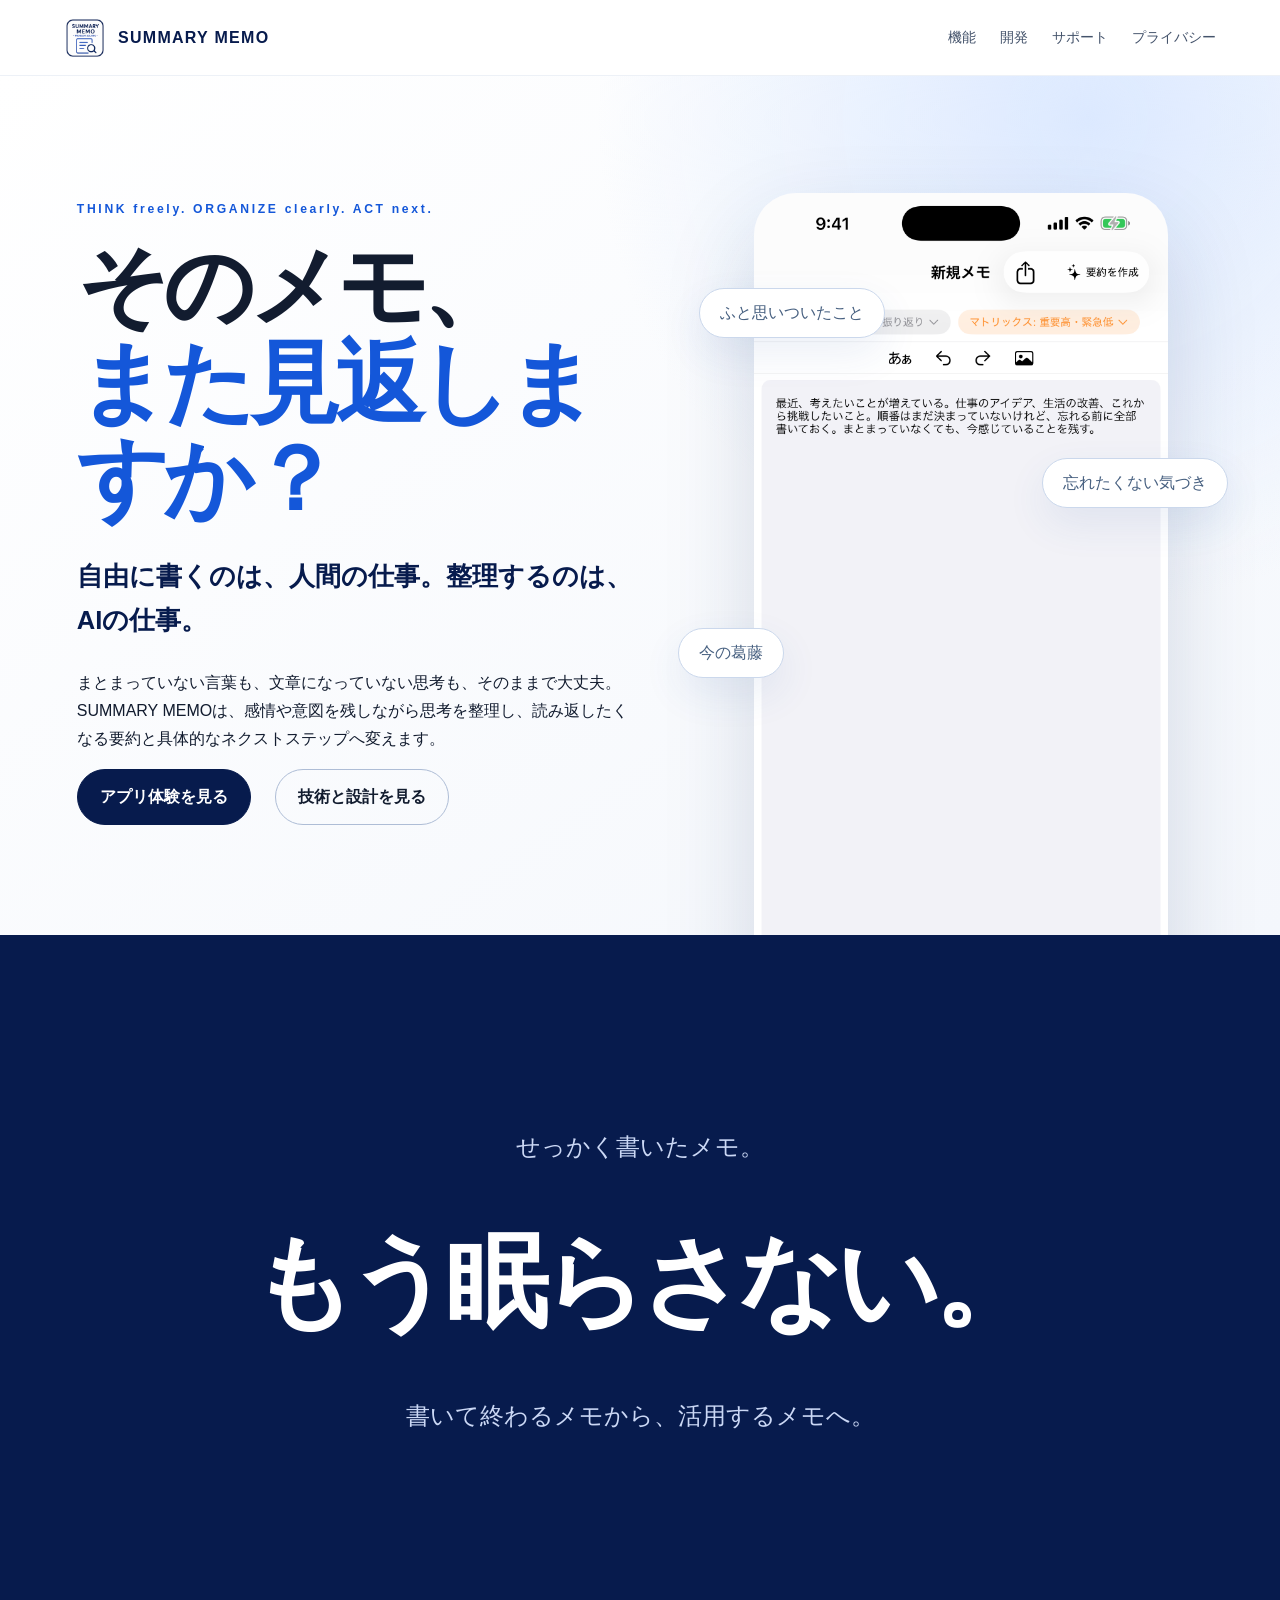
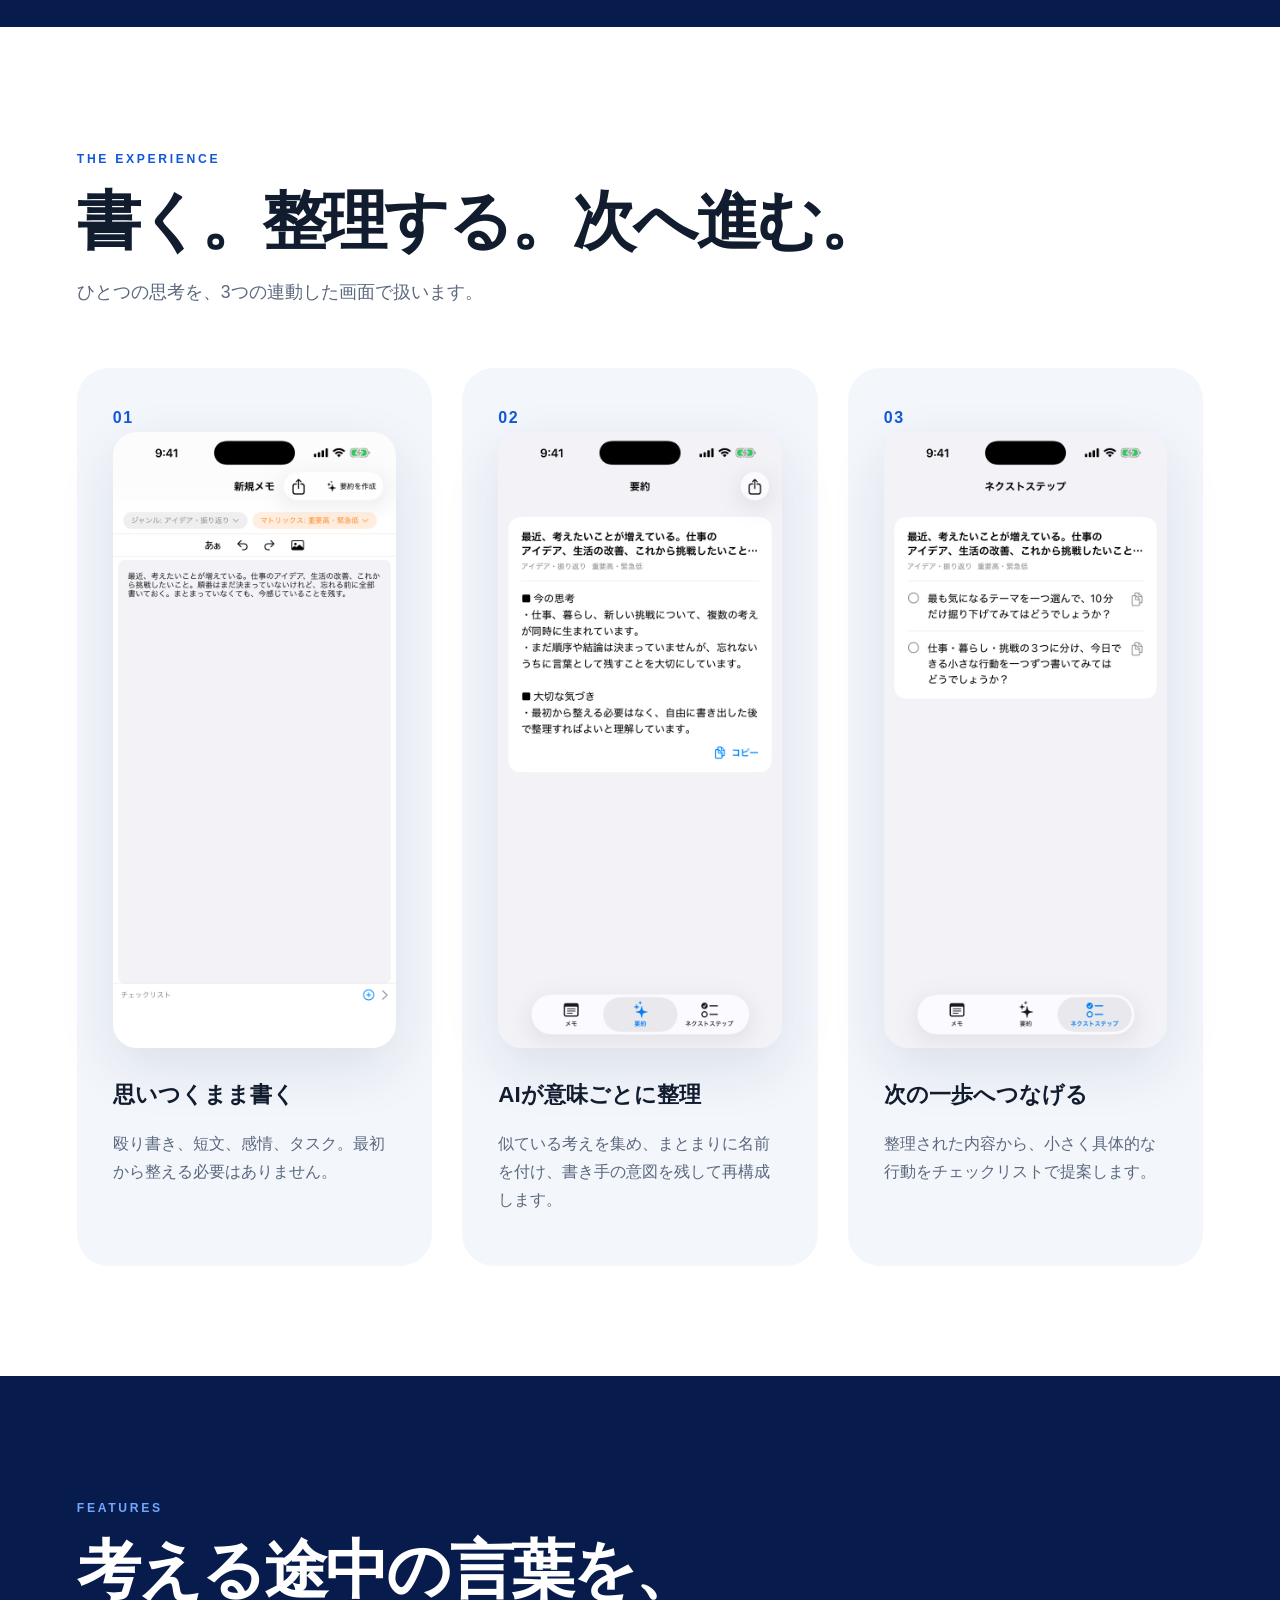
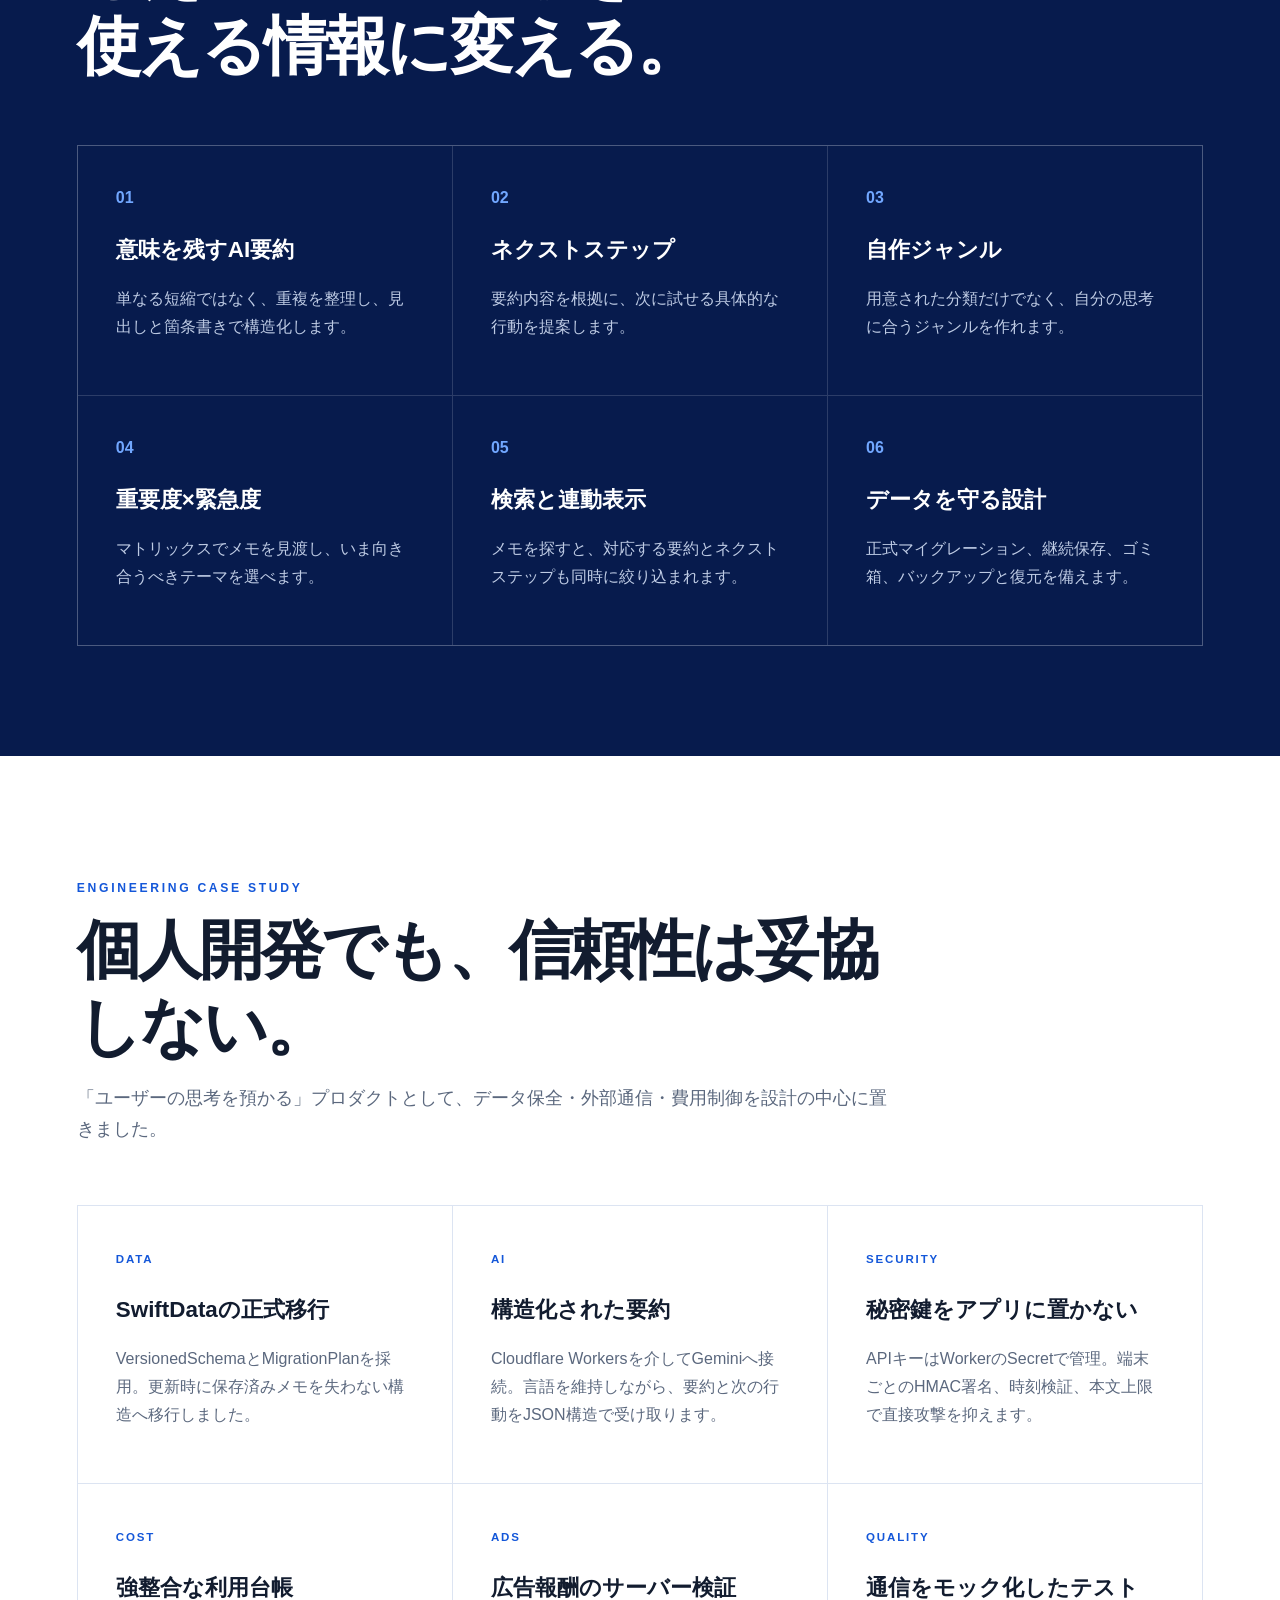
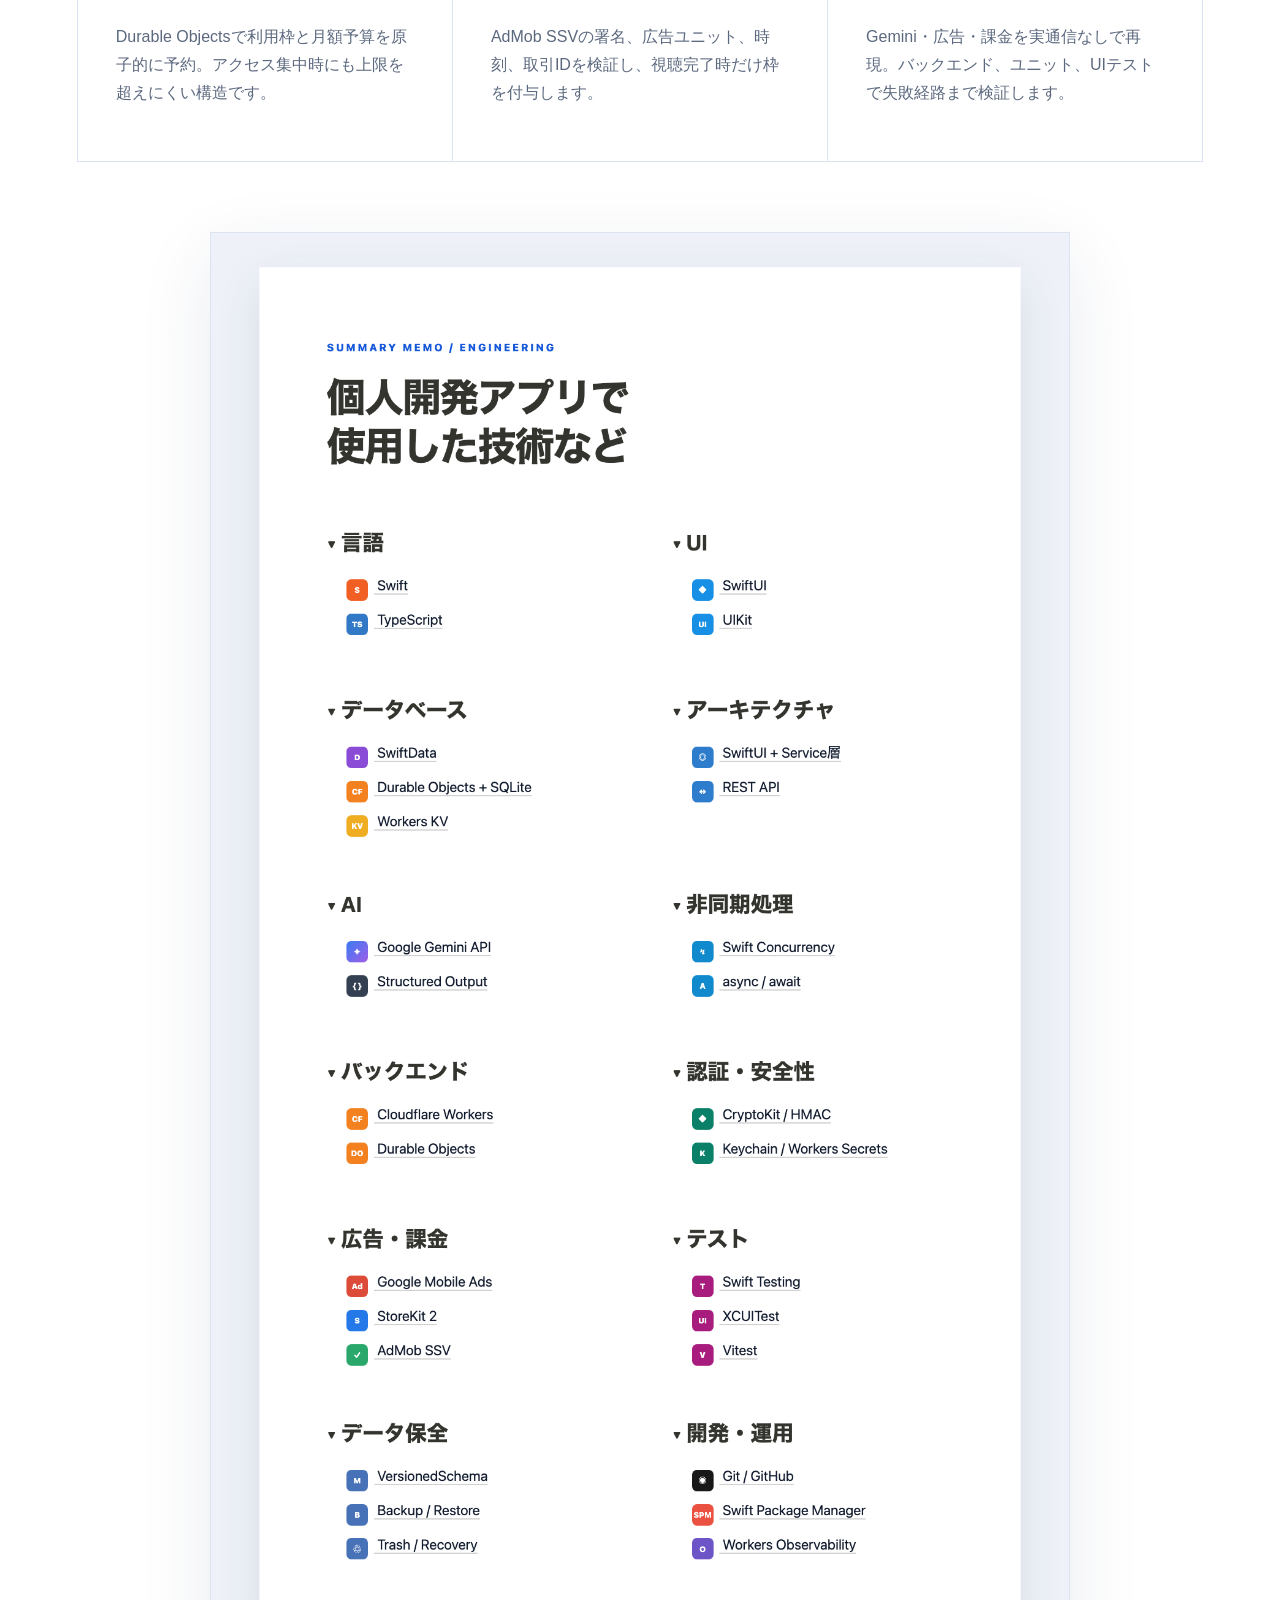
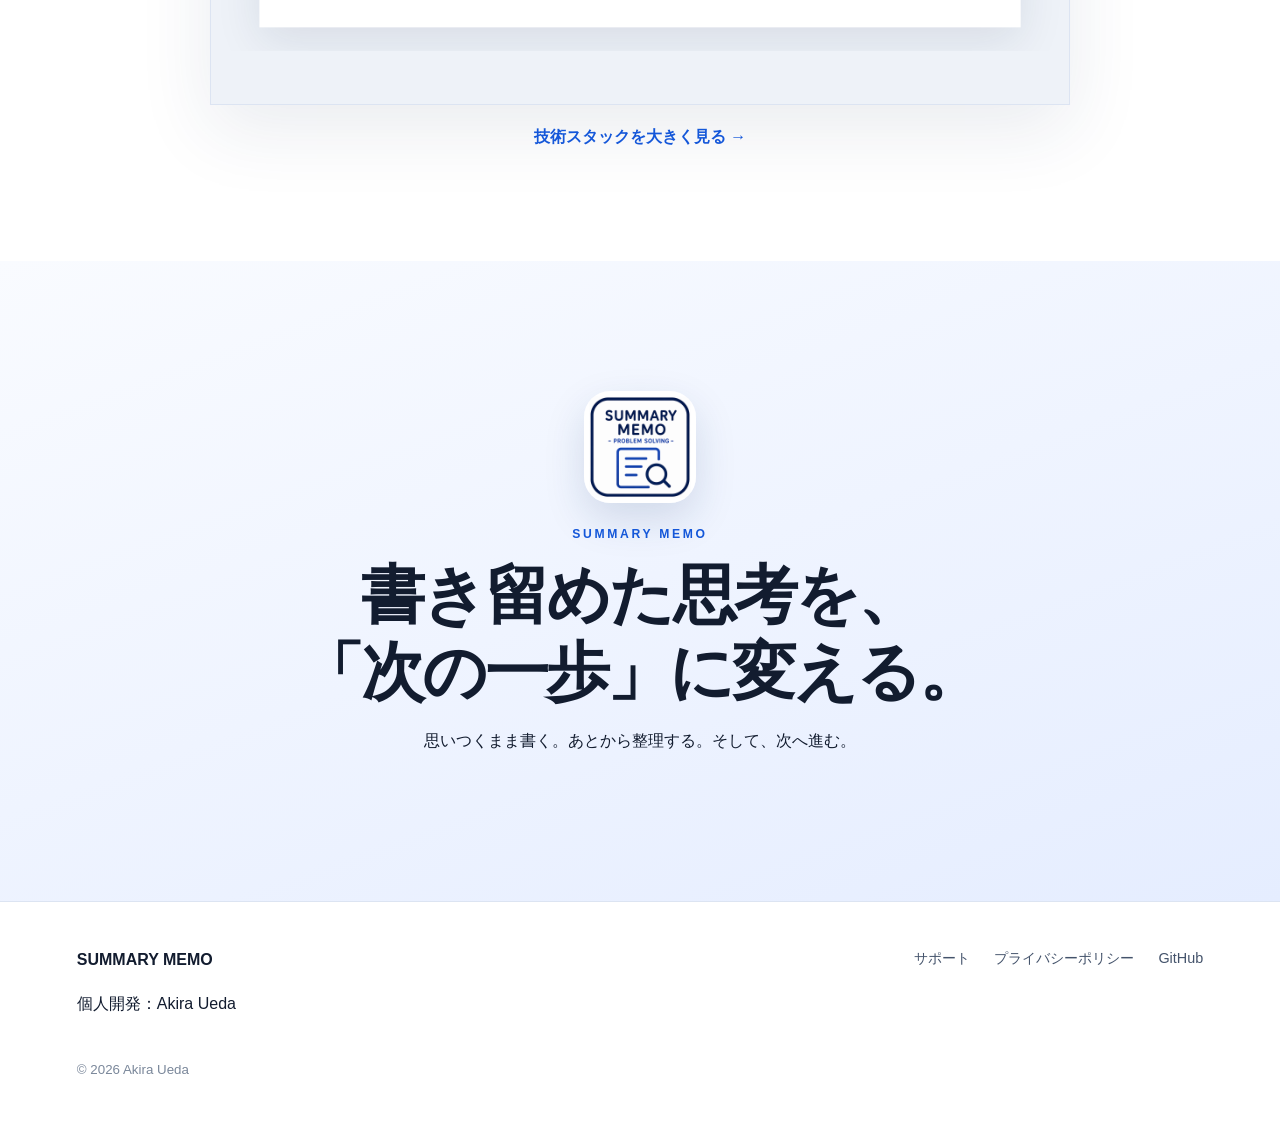
==== index.html @ 1136efee "Publish SUMMARY MEMO product site" ====
<!doctype html>
<html lang="ja">
<head>
  <meta charset="utf-8">
  <meta name="viewport" content="width=device-width,initial-scale=1">
  <meta name="description" content="SUMMARY MEMO — 書き留めた思考を、AIで整理し、次の一歩へつなげるメモアプリ。">
  <title>SUMMARY MEMO — 書いて終わるメモから、活用するメモへ。</title>
  <link rel="stylesheet" href="style.css">
</head>
<body>
  <header class="site-header">
    <a class="brand" href="#top"><img src="assets/app-icon.png" alt="" width="42" height="42"><span>SUMMARY MEMO</span></a>
    <nav aria-label="メインナビゲーション"><a href="#features">機能</a><a href="#engineering">開発</a><a href="support.html">サポート</a><a href="privacy.html">プライバシー</a></nav>
  </header>

  <main id="top">
    <section class="hero">
      <div class="hero-copy">
        <p class="eyebrow">THINK freely. ORGANIZE clearly. ACT next.</p>
        <h1>そのメモ、<br><span>また見返しますか？</span></h1>
        <p class="lead">自由に書くのは、人間の仕事。整理するのは、AIの仕事。</p>
        <p>まとまっていない言葉も、文章になっていない思考も、そのままで大丈夫。SUMMARY MEMOは、感情や意図を残しながら思考を整理し、読み返したくなる要約と具体的なネクストステップへ変えます。</p>
        <div class="hero-actions"><a class="button primary" href="#experience">アプリ体験を見る</a><a class="button" href="#engineering">技術と設計を見る</a></div>
      </div>
      <div class="hero-visual">
        <div class="thought t1">ふと思いついたこと</div><div class="thought t2">忘れたくない気づき</div><div class="thought t3">今の葛藤</div>
        <img class="phone" src="assets/screen-editor.png" alt="SUMMARY MEMOのメモ作成画面">
      </div>
    </section>

    <section class="statement">
      <p>せっかく書いたメモ。</p>
      <h2>もう眠らさない。</h2>
      <p>書いて終わるメモから、活用するメモへ。</p>
    </section>

    <section id="experience" class="experience section">
      <div class="section-heading"><p class="eyebrow">THE EXPERIENCE</p><h2>書く。整理する。次へ進む。</h2><p>ひとつの思考を、3つの連動した画面で扱います。</p></div>
      <div class="steps">
        <article><span class="number">01</span><img src="assets/screen-editor.png" alt="メモ画面"><h3>思いつくまま書く</h3><p>殴り書き、短文、感情、タスク。最初から整える必要はありません。</p></article>
        <article><span class="number">02</span><img src="assets/screen-summary.png" alt="要約画面"><h3>AIが意味ごとに整理</h3><p>似ている考えを集め、まとまりに名前を付け、書き手の意図を残して再構成します。</p></article>
        <article><span class="number">03</span><img src="assets/screen-next.png" alt="ネクストステップ画面"><h3>次の一歩へつなげる</h3><p>整理された内容から、小さく具体的な行動をチェックリストで提案します。</p></article>
      </div>
    </section>

    <section id="features" class="features section dark">
      <div class="section-heading"><p class="eyebrow">FEATURES</p><h2>考える途中の言葉を、<br>使える情報に変える。</h2></div>
      <div class="feature-grid">
        <article><b>01</b><h3>意味を残すAI要約</h3><p>単なる短縮ではなく、重複を整理し、見出しと箇条書きで構造化します。</p></article>
        <article><b>02</b><h3>ネクストステップ</h3><p>要約内容を根拠に、次に試せる具体的な行動を提案します。</p></article>
        <article><b>03</b><h3>自作ジャンル</h3><p>用意された分類だけでなく、自分の思考に合うジャンルを作れます。</p></article>
        <article><b>04</b><h3>重要度×緊急度</h3><p>マトリックスでメモを見渡し、いま向き合うべきテーマを選べます。</p></article>
        <article><b>05</b><h3>検索と連動表示</h3><p>メモを探すと、対応する要約とネクストステップも同時に絞り込まれます。</p></article>
        <article><b>06</b><h3>データを守る設計</h3><p>正式マイグレーション、継続保存、ゴミ箱、バックアップと復元を備えます。</p></article>
      </div>
    </section>

    <section id="engineering" class="engineering section">
      <div class="section-heading"><p class="eyebrow">ENGINEERING CASE STUDY</p><h2>個人開発でも、信頼性は妥協しない。</h2><p>「ユーザーの思考を預かる」プロダクトとして、データ保全・外部通信・費用制御を設計の中心に置きました。</p></div>
      <div class="case-grid">
        <article><span>DATA</span><h3>SwiftDataの正式移行</h3><p>VersionedSchemaとMigrationPlanを採用。更新時に保存済みメモを失わない構造へ移行しました。</p></article>
        <article><span>AI</span><h3>構造化された要約</h3><p>Cloudflare Workersを介してGeminiへ接続。言語を維持しながら、要約と次の行動をJSON構造で受け取ります。</p></article>
        <article><span>SECURITY</span><h3>秘密鍵をアプリに置かない</h3><p>APIキーはWorkerのSecretで管理。端末ごとのHMAC署名、時刻検証、本文上限で直接攻撃を抑えます。</p></article>
        <article><span>COST</span><h3>強整合な利用台帳</h3><p>Durable Objectsで利用枠と月額予算を原子的に予約。アクセス集中時にも上限を超えにくい構造です。</p></article>
        <article><span>ADS</span><h3>広告報酬のサーバー検証</h3><p>AdMob SSVの署名、広告ユニット、時刻、取引IDを検証し、視聴完了時だけ枠を付与します。</p></article>
        <article><span>QUALITY</span><h3>通信をモック化したテスト</h3><p>Gemini・広告・課金を実通信なしで再現。バックエンド、ユニット、UIテストで失敗経路まで検証します。</p></article>
      </div>
      <a class="stack-card" href="tech-stack.html"><img src="assets/tech-stack.png" alt="SUMMARY MEMOで使用した技術スタック"><span>技術スタックを大きく見る →</span></a>
    </section>

    <section class="closing">
      <img src="assets/app-icon.png" alt="SUMMARY MEMOアイコン" width="112" height="112">
      <p class="eyebrow">SUMMARY MEMO</p>
      <h2>書き留めた思考を、<br>「次の一歩」に変える。</h2>
      <p>思いつくまま書く。あとから整理する。そして、次へ進む。</p>
    </section>
  </main>

  <footer><div><strong>SUMMARY MEMO</strong><p>個人開発：Akira Ueda</p></div><nav><a href="support.html">サポート</a><a href="privacy.html">プライバシーポリシー</a><a href="https://github.com/AkiraUeda0523/Organizing-The-Brain-MEMO">GitHub</a></nav><small>© 2026 Akira Ueda</small></footer>
</body>
</html>
---- style.css ----
:root{--navy:#071b4d;--blue:#1457d9;--ink:#121c2f;--muted:#5b687e;--line:#dce4f2;--soft:#f3f6fb;--mint:#e7f7f1}*{box-sizing:border-box}html{scroll-behavior:smooth}body{margin:0;color:var(--ink);font-family:-apple-system,BlinkMacSystemFont,"Hiragino Sans","Yu Gothic",sans-serif;background:#fff;line-height:1.75}a{color:inherit}.site-header{height:76px;padding:0 clamp(22px,5vw,72px);display:flex;align-items:center;justify-content:space-between;position:sticky;top:0;background:#ffffffeb;backdrop-filter:blur(16px);z-index:20;border-bottom:1px solid #edf1f7}.brand{display:flex;align-items:center;gap:12px;text-decoration:none;font-weight:800;letter-spacing:.08em;color:var(--navy)}.brand img{border-radius:12px}.site-header nav,.hero-actions,footer nav{display:flex;gap:24px}.site-header nav a,footer a{text-decoration:none;font-size:.9rem;color:#44536b}.hero{min-height:calc(100vh - 76px);display:grid;grid-template-columns:1.05fr .95fr;align-items:center;gap:5vw;padding:7vw max(6vw,32px);overflow:hidden;background:radial-gradient(circle at 85% 5%,#dce9ff 0,transparent 36%),linear-gradient(145deg,#fff,#f4f7fc)}.eyebrow{font-size:.76rem;font-weight:800;letter-spacing:.22em;color:var(--blue)}.hero h1{font-size:clamp(3.3rem,7vw,7rem);line-height:1.08;letter-spacing:-.06em;margin:.2em 0}.hero h1 span{color:var(--blue)}.hero-copy>p:not(.eyebrow){max-width:700px}.lead{font-size:clamp(1.25rem,2vw,1.7rem);font-weight:700;color:var(--navy)}.button{display:inline-flex;padding:13px 22px;border:1px solid #aebdd6;border-radius:999px;text-decoration:none;font-weight:700}.button.primary{background:var(--navy);color:#fff;border-color:var(--navy)}.hero-visual{position:relative;min-height:680px}.phone{position:absolute;width:min(440px,82%);right:7%;top:4%;border-radius:42px;box-shadow:0 40px 90px #1b37662b}.thought{position:absolute;background:#fff;border:1px solid #cbd8ec;border-radius:999px;padding:10px 20px;color:#476080;box-shadow:0 16px 40px #2859a317;z-index:2}.t1{left:0;top:18%}.t2{right:-5%;top:43%}.t3{left:-4%;top:68%}.statement{text-align:center;padding:13vw 24px;background:var(--navy);color:#fff}.statement h2{font-size:clamp(3rem,8vw,7.2rem);margin:.05em 0;letter-spacing:-.06em}.statement p{font-size:clamp(1rem,2vw,1.5rem);color:#cbd8f5}.section{padding:110px max(6vw,28px)}.section-heading{max-width:820px;margin-bottom:60px}.section-heading h2,.closing h2{font-size:clamp(2.4rem,5vw,4.8rem);line-height:1.2;letter-spacing:-.045em;margin:.15em 0}.section-heading>p:last-child{color:var(--muted);font-size:1.1rem}.steps{display:grid;grid-template-columns:repeat(3,1fr);gap:30px}.steps article{position:relative;background:var(--soft);padding:36px;border-radius:32px}.steps img{width:100%;border-radius:24px;box-shadow:0 20px 55px #1935641c}.number{font-weight:800;color:var(--blue);letter-spacing:.1em}.steps h3,.feature-grid h3,.case-grid h3{font-size:1.4rem;margin:.8em 0 .25em}.steps p,.feature-grid p,.case-grid p{color:var(--muted)}.dark{background:var(--navy);color:#fff}.dark .eyebrow{color:#71a7ff}.feature-grid,.case-grid{display:grid;grid-template-columns:repeat(3,1fr);gap:1px;background:#ffffff26;border:1px solid #ffffff26}.feature-grid article{background:var(--navy);padding:38px}.feature-grid b{color:#71a7ff}.feature-grid p{color:#becbe4}.case-grid{background:var(--line);border-color:var(--line)}.case-grid article{background:#fff;padding:38px}.case-grid span{font-size:.72rem;letter-spacing:.16em;color:var(--blue);font-weight:800}.stack-card{display:block;max-width:860px;margin:70px auto 0;text-decoration:none;text-align:center}.stack-card img{display:block;width:100%;border:1px solid var(--line);box-shadow:0 24px 70px #20355b18}.stack-card span{display:inline-block;margin-top:18px;color:var(--blue);font-weight:700}.closing{text-align:center;padding:130px 24px;background:linear-gradient(160deg,#f9fbff,#e5edff)}.closing img{border-radius:26px;box-shadow:0 16px 40px #17356725}footer{padding:44px max(6vw,28px);display:grid;grid-template-columns:1fr auto;gap:24px;border-top:1px solid var(--line)}footer small{grid-column:1/-1;color:#7a879a}.subpage{background:#f6f8fc}.legal{max-width:900px;margin:0 auto;padding:100px 28px}.legal>h1{font-size:clamp(2.7rem,6vw,5rem);line-height:1.15;color:var(--navy)}.legal section{margin-top:50px;background:#fff;padding:clamp(28px,6vw,64px);border-radius:28px;border:1px solid var(--line)}.legal h2{margin-top:2em;color:var(--navy)}.legal h2:first-child{margin-top:0}.updated{color:var(--muted)}.contact{background:linear-gradient(145deg,#fff,#edf4ff)!important}.stack-page{background:#eef2f8;padding:56px}.stack-sheet{width:1242px;min-height:2208px;margin:auto;padding:100px 110px;background:#fff;box-shadow:0 24px 70px #182c4b19}.stack-label{letter-spacing:.22em;color:var(--blue);font-size:17px;font-weight:800}.stack-sheet>h1{font-size:64px;line-height:1.25;letter-spacing:-.04em;margin:25px 0 86px;color:#34342f}.stack-columns{display:grid;grid-template-columns:1fr 1fr;gap:68px 105px}.stack-columns section{min-height:205px}.stack-columns h2{font-size:35px;margin:0 0 20px;color:#34342f}.stack-columns p{font-size:23px;margin:11px 0 11px 32px;text-decoration:underline;text-decoration-color:#d2d2d2;text-underline-offset:5px}.stack-columns i{display:inline-flex;width:35px;height:35px;margin-right:10px;align-items:center;justify-content:center;border-radius:8px;color:#fff;font-style:normal;font-size:13px;font-weight:800;vertical-align:-4px}.swift{background:#f25f24}.ts{background:#3178c6}.apple,.ui{background:#178fe5}.data{background:#8a4bd6}.cf,.do{background:#f48120}.kv{background:#efad22}.arch{background:#2e7dcc}.gemini{background:linear-gradient(135deg,#3a7bf1,#9f5fe9)}.json{background:#344052}.async{background:#1189cd}.lock,.key{background:#0b8069}.ad{background:#dd4b39}.store{background:#2478e8}.ssv{background:#2aa76b}.test,.vitest{background:#a71c7d}.safe{background:#4872b8}.git{background:#181818}.spm{background:#ea5140}.obs{background:#6d55c7}@media(max-width:850px){.site-header nav{display:none}.hero{grid-template-columns:1fr;padding-top:80px}.hero-visual{min-height:600px}.steps,.feature-grid,.case-grid{grid-template-columns:1fr}.stack-sheet{transform-origin:top left}.stack-page{padding:0;overflow-x:auto}footer{grid-template-columns:1fr}.stack-card{overflow:hidden}}
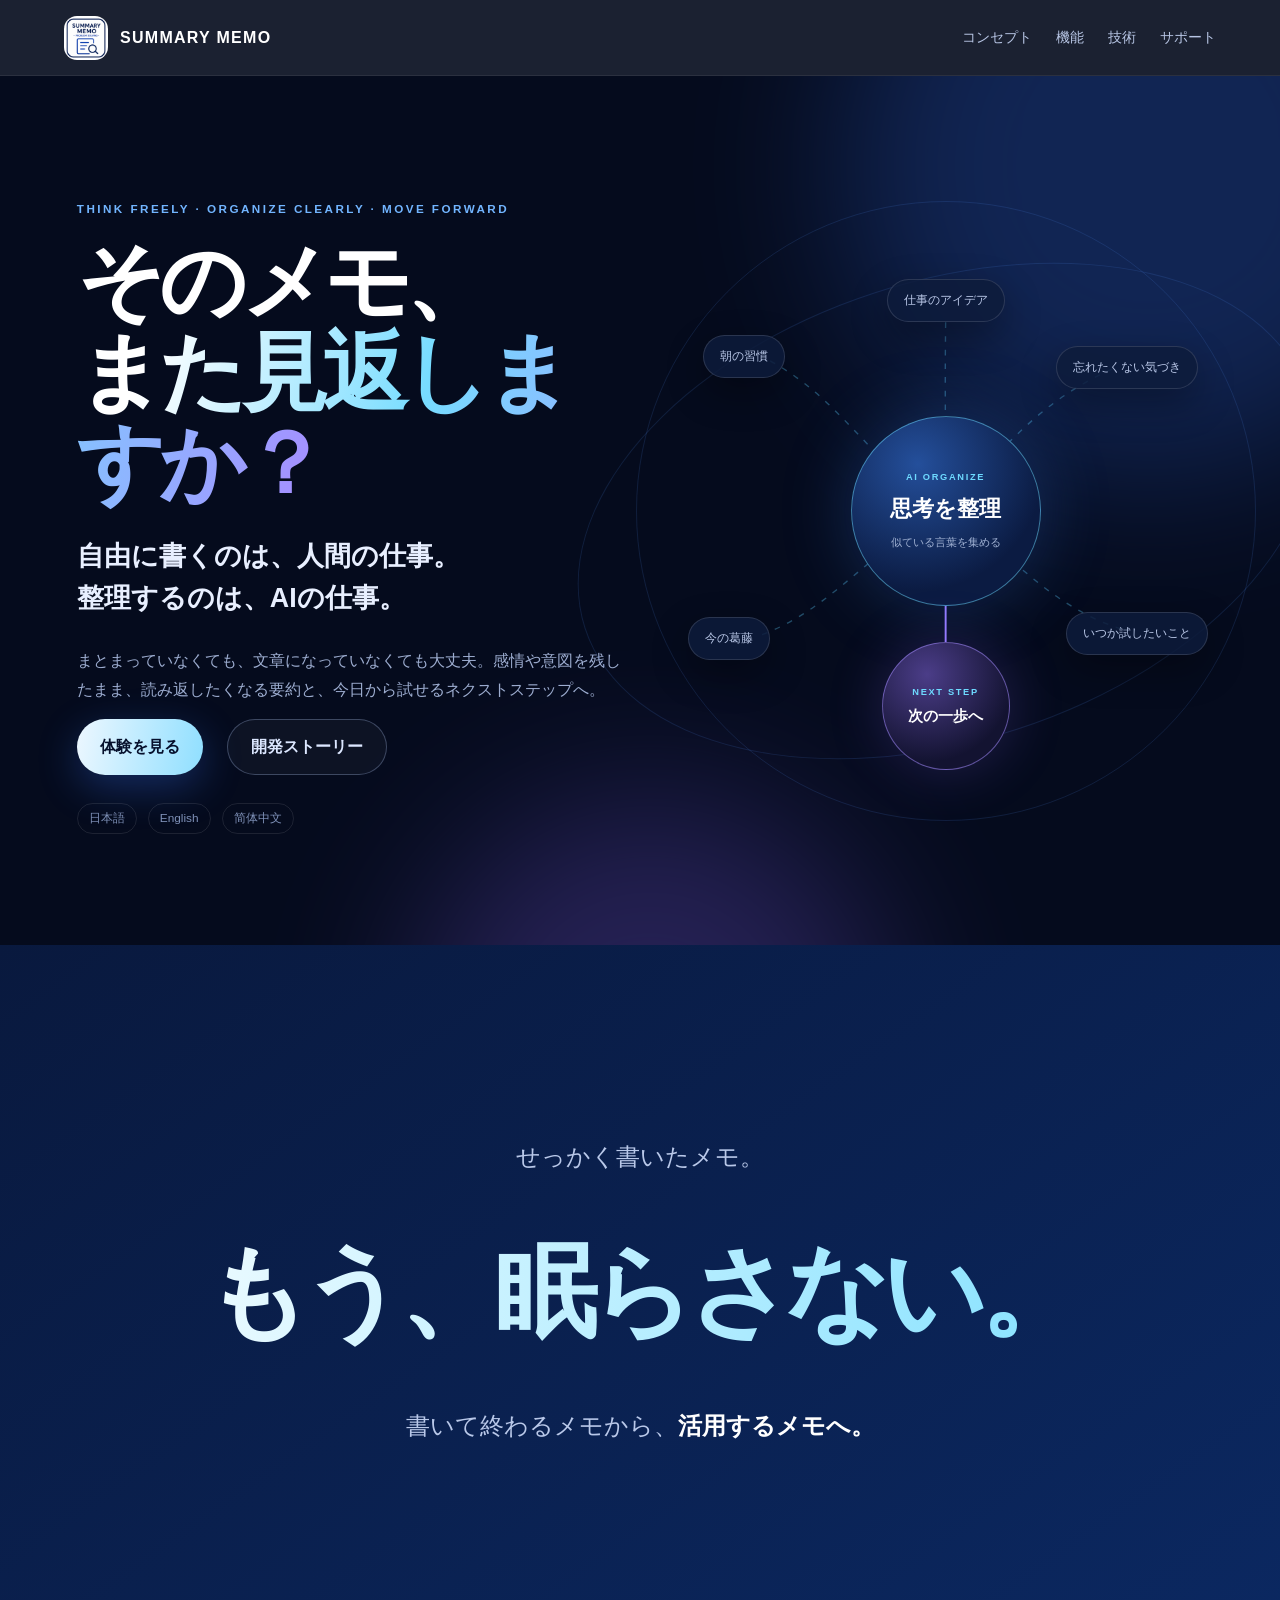
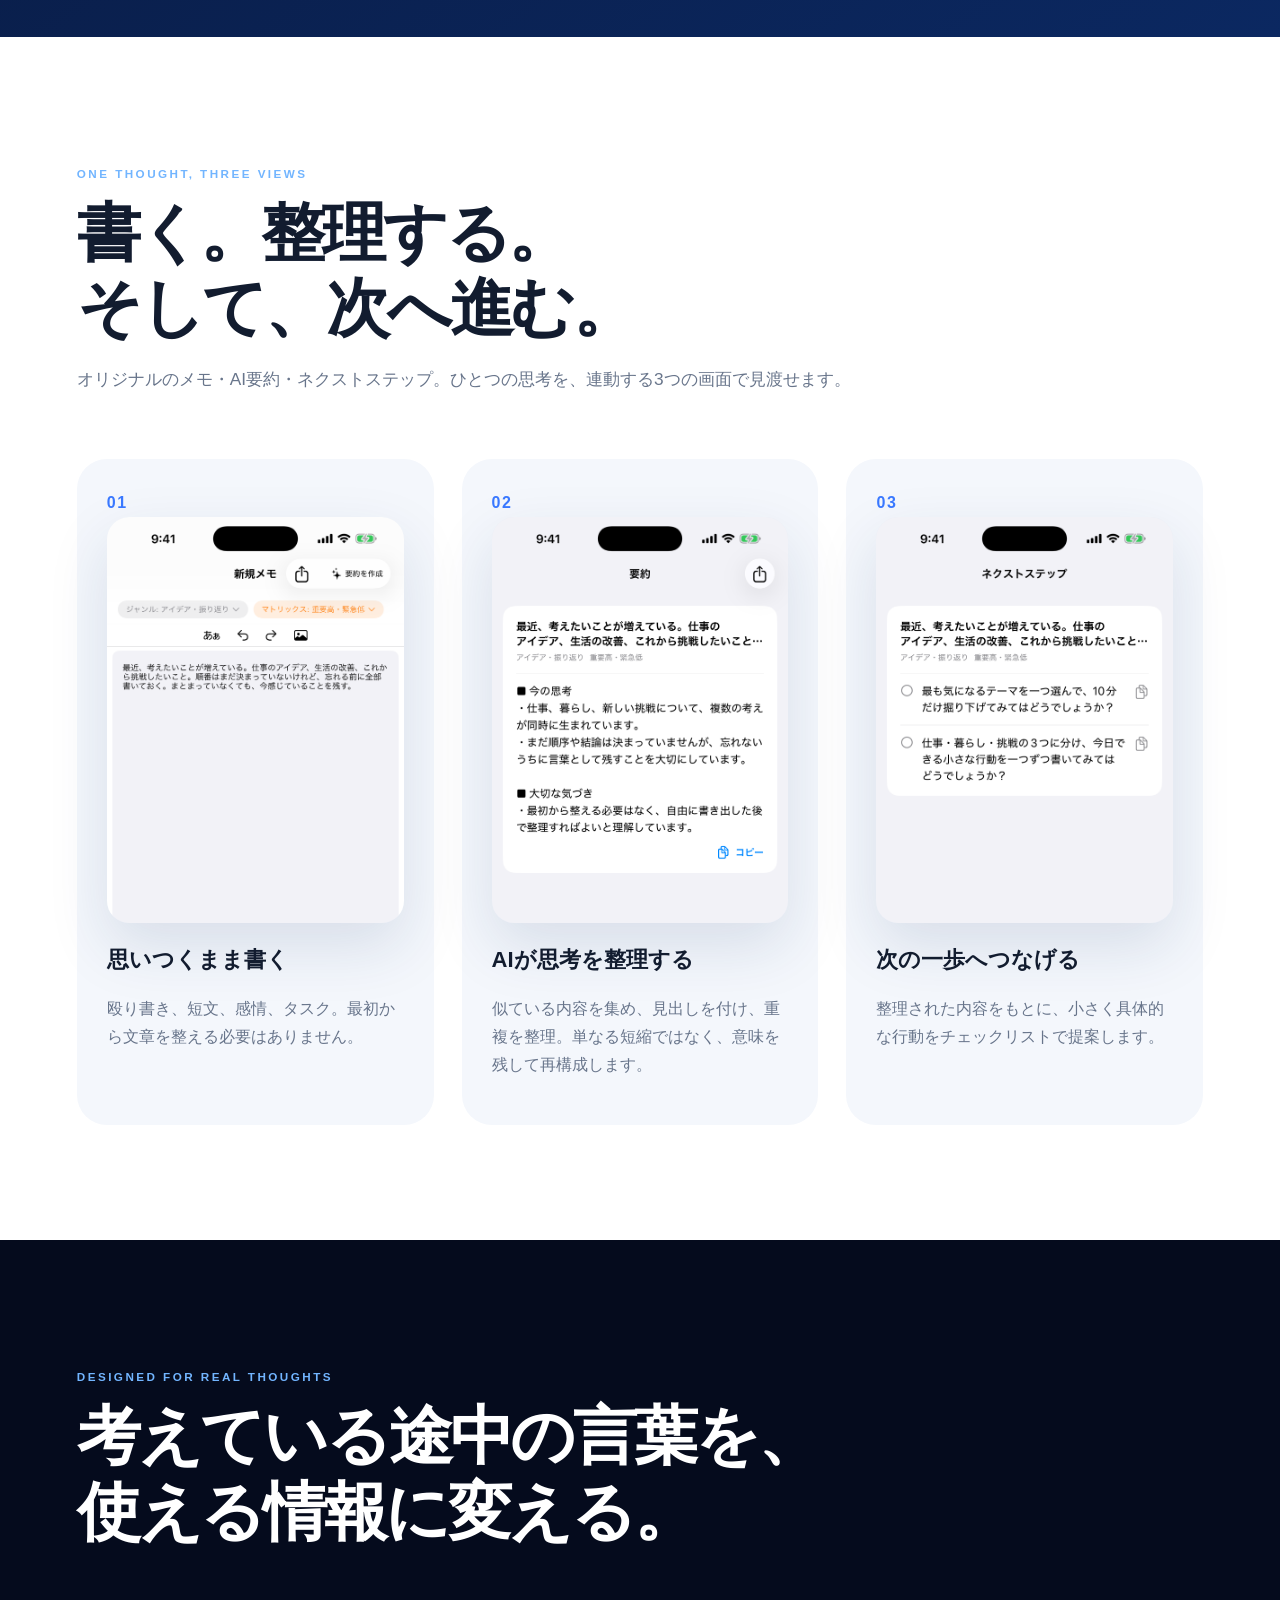
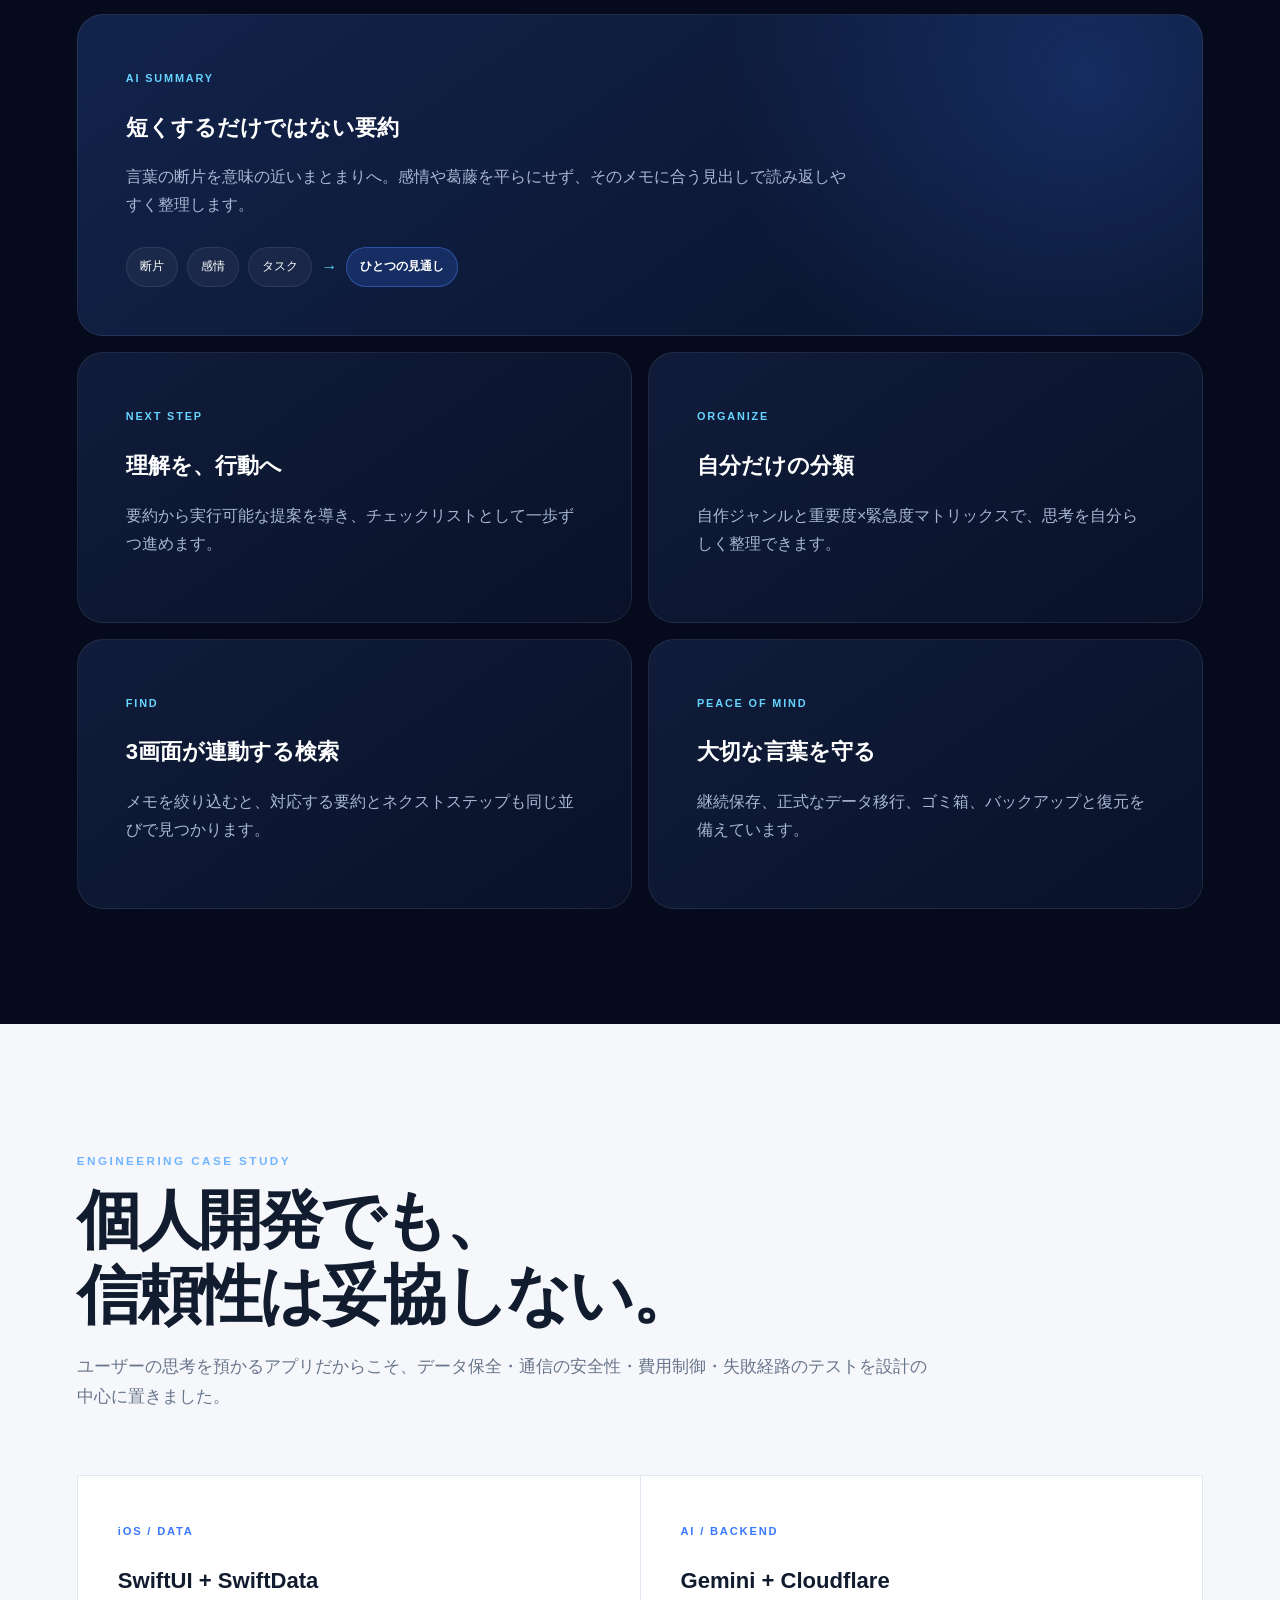
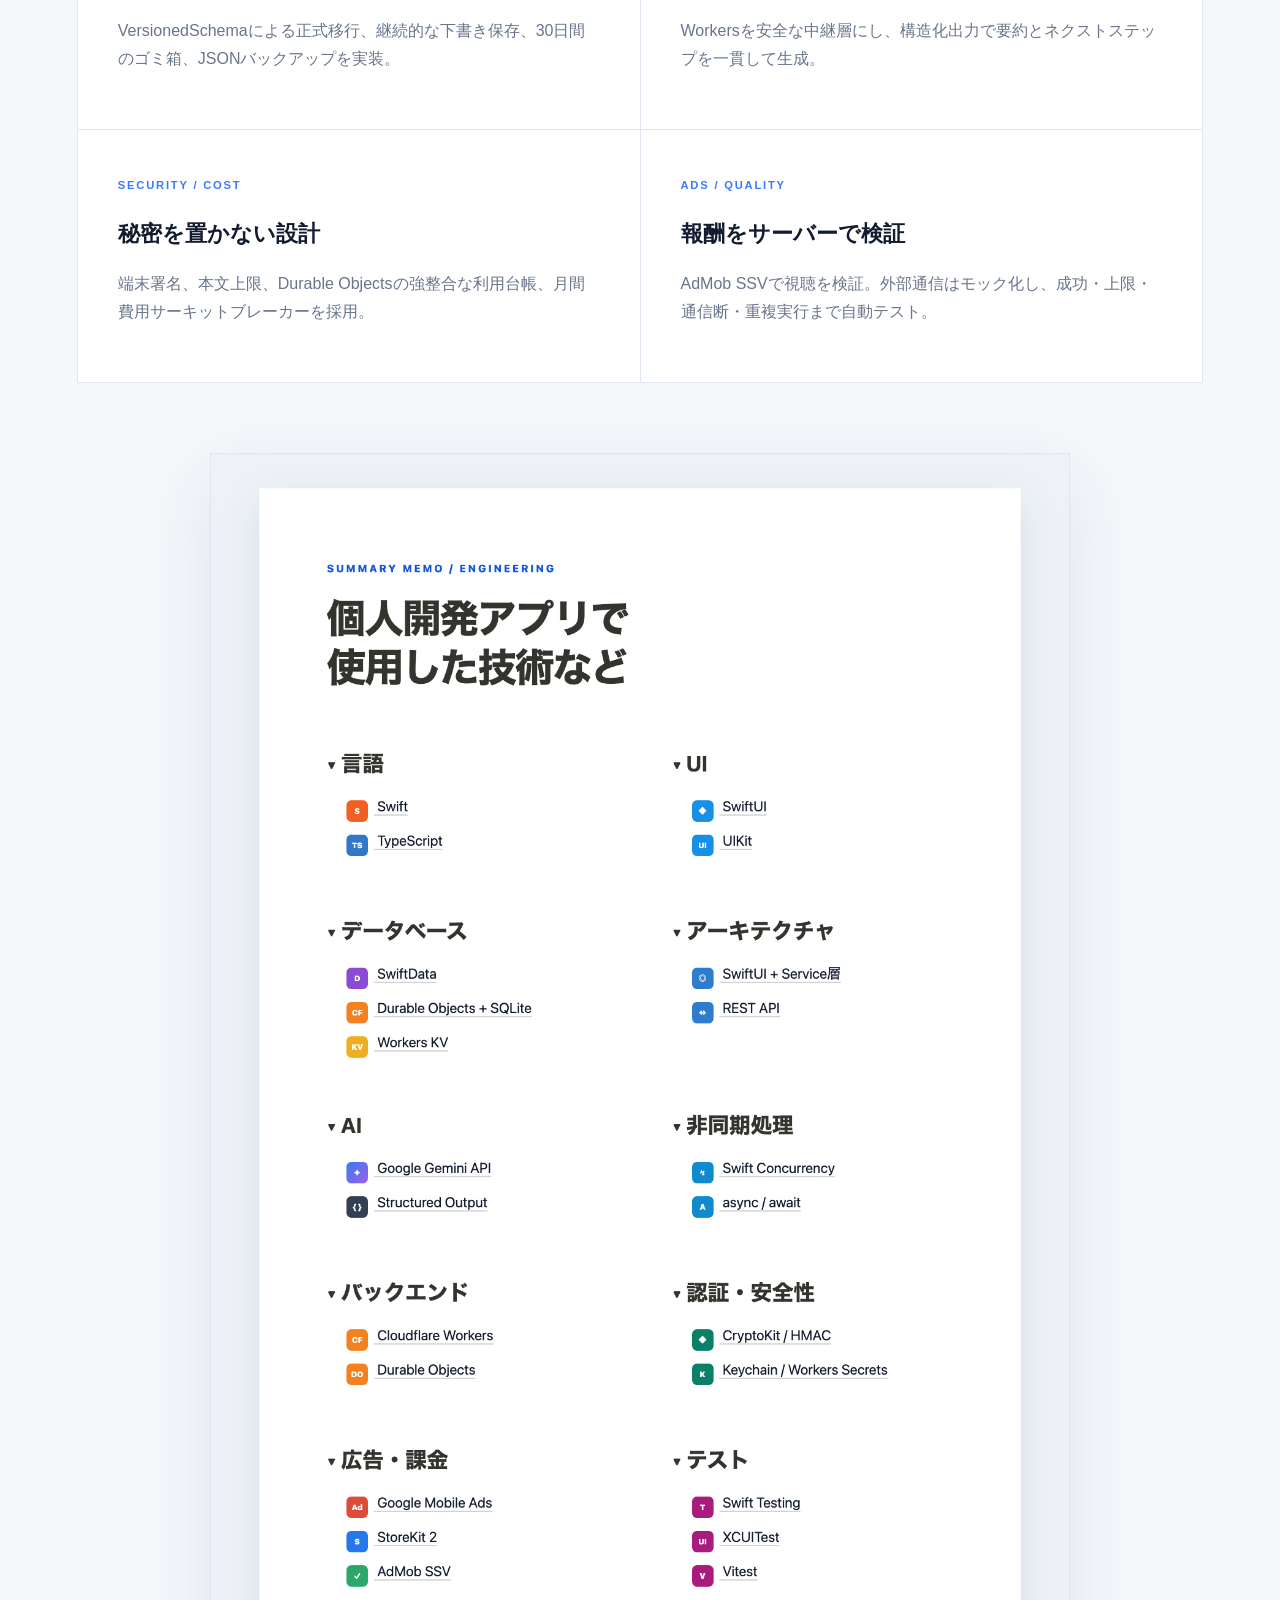
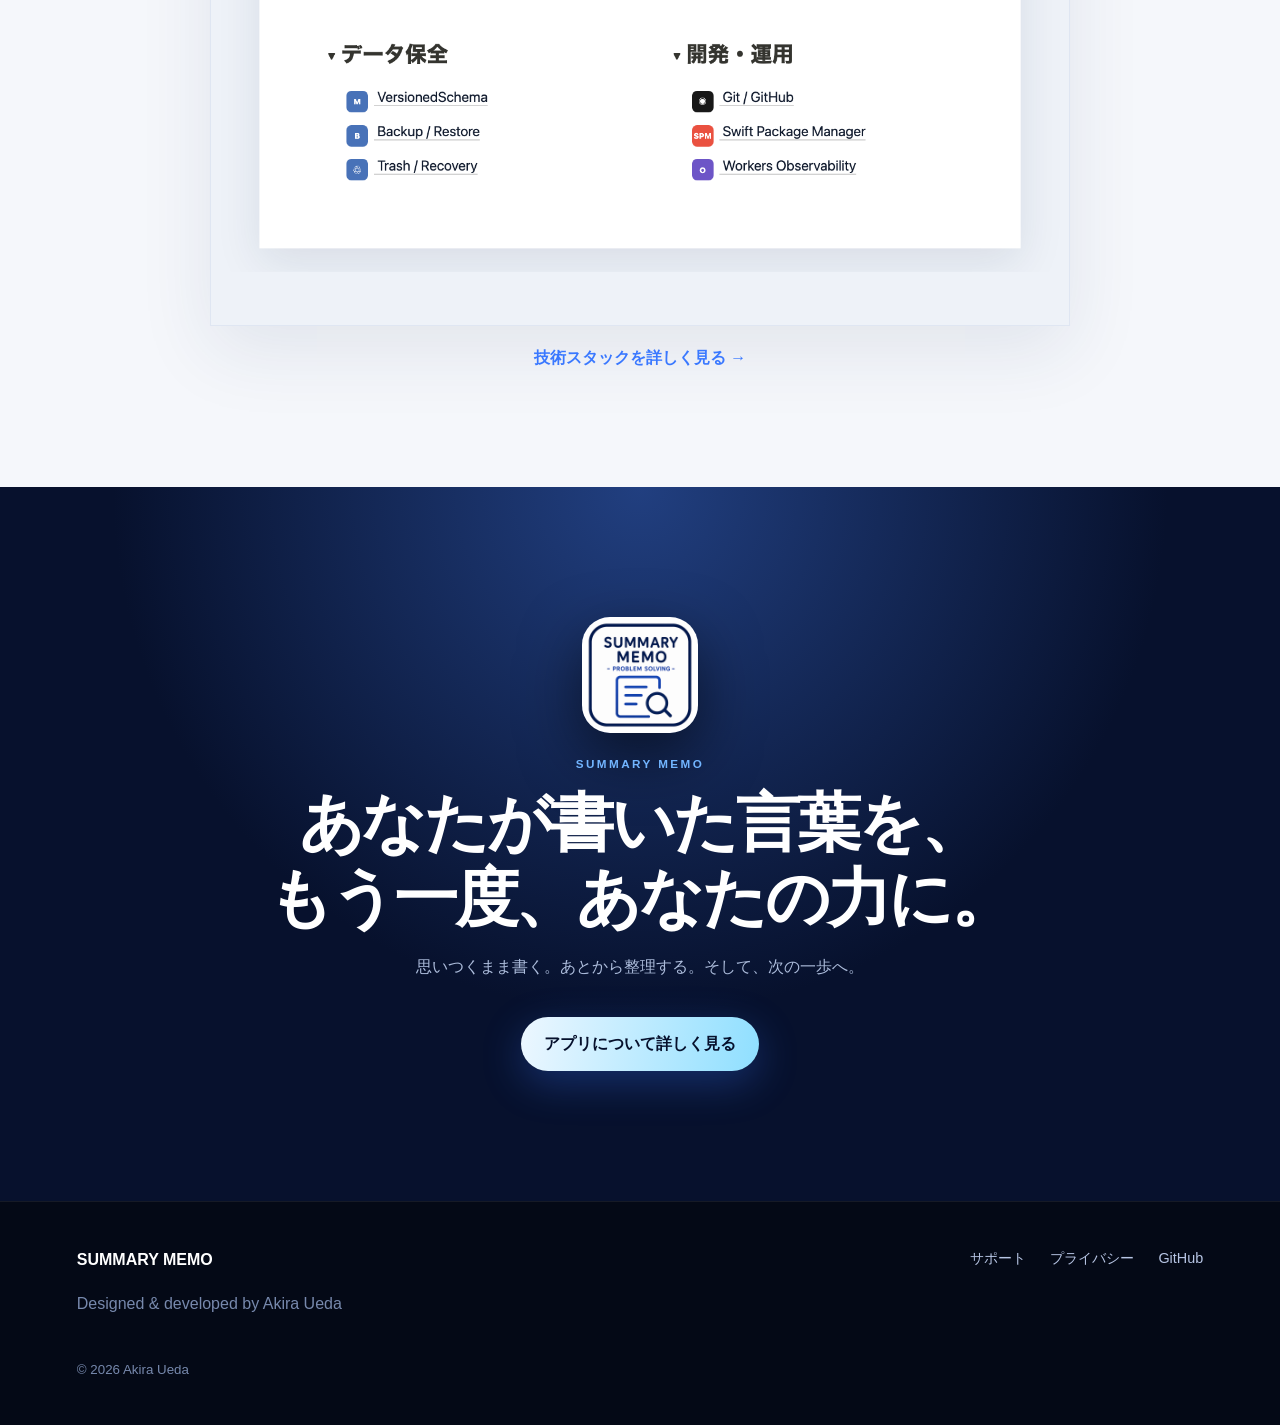
==== commit 7a1d9e34: "Update support site with latest design" ====
--- a/index.html
+++ b/index.html
@@ -3,79 +3,91 @@
 <head>
   <meta charset="utf-8">
   <meta name="viewport" content="width=device-width,initial-scale=1">
-  <meta name="description" content="SUMMARY MEMO — 書き留めた思考を、AIで整理し、次の一歩へつなげるメモアプリ。">
+  <meta name="theme-color" content="#050b1d">
+  <meta name="description" content="SUMMARY MEMO — 思いつくまま書いたメモをAIが整理し、具体的な次の一歩へ変えるメモアプリ。">
+  <meta property="og:title" content="SUMMARY MEMO — 書いて終わるメモから、活用するメモへ。">
+  <meta property="og:description" content="自由に書くのは人間の仕事。整理するのは、AIの仕事。">
+  <meta property="og:image" content="assets/app-icon.png">
   <title>SUMMARY MEMO — 書いて終わるメモから、活用するメモへ。</title>
   <link rel="stylesheet" href="style.css">
+  <link rel="stylesheet" href="thought-map.css">
 </head>
-<body>
+<body class="marketing-page">
   <header class="site-header">
-    <a class="brand" href="#top"><img src="assets/app-icon.png" alt="" width="42" height="42"><span>SUMMARY MEMO</span></a>
-    <nav aria-label="メインナビゲーション"><a href="#features">機能</a><a href="#engineering">開発</a><a href="support.html">サポート</a><a href="privacy.html">プライバシー</a></nav>
+    <a class="brand" href="#top"><img src="assets/app-icon.png" alt="" width="44" height="44"><span>SUMMARY MEMO</span></a>
+    <nav aria-label="メインナビゲーション"><a href="#concept">コンセプト</a><a href="#features">機能</a><a href="#engineering">技術</a><a href="support.html">サポート</a></nav>
   </header>
 
   <main id="top">
     <section class="hero">
+      <div class="aurora aurora-one"></div><div class="aurora aurora-two"></div>
       <div class="hero-copy">
-        <p class="eyebrow">THINK freely. ORGANIZE clearly. ACT next.</p>
+        <p class="eyebrow">THINK FREELY · ORGANIZE CLEARLY · MOVE FORWARD</p>
         <h1>そのメモ、<br><span>また見返しますか？</span></h1>
-        <p class="lead">自由に書くのは、人間の仕事。整理するのは、AIの仕事。</p>
-        <p>まとまっていない言葉も、文章になっていない思考も、そのままで大丈夫。SUMMARY MEMOは、感情や意図を残しながら思考を整理し、読み返したくなる要約と具体的なネクストステップへ変えます。</p>
-        <div class="hero-actions"><a class="button primary" href="#experience">アプリ体験を見る</a><a class="button" href="#engineering">技術と設計を見る</a></div>
+        <p class="lead">自由に書くのは、人間の仕事。<br>整理するのは、AIの仕事。</p>
+        <p class="hero-description">まとまっていなくても、文章になっていなくても大丈夫。感情や意図を残したまま、読み返したくなる要約と、今日から試せるネクストステップへ。</p>
+        <div class="hero-actions"><a class="button primary" href="#experience">体験を見る</a><a class="button ghost" href="#engineering">開発ストーリー</a></div>
+        <div class="language-row"><span>日本語</span><span>English</span><span>简体中文</span></div>
       </div>
-      <div class="hero-visual">
-        <div class="thought t1">ふと思いついたこと</div><div class="thought t2">忘れたくない気づき</div><div class="thought t3">今の葛藤</div>
-        <img class="phone" src="assets/screen-editor.png" alt="SUMMARY MEMOのメモ作成画面">
+      <div class="hero-visual" aria-label="散らばった言葉が意味ごとに集まり、次の一歩へつながる抽象図">
+        <div class="orbit orbit-one"></div><div class="orbit orbit-two"></div>
+        <div class="thought-map">
+          <span class="thought t1">朝の習慣</span>
+          <span class="thought t2">忘れたくない気づき</span>
+          <span class="thought t3">今の葛藤</span>
+          <span class="thought t4">いつか試したいこと</span>
+          <span class="thought t5">仕事のアイデア</span>
+          <svg class="connections" viewBox="0 0 640 640" aria-hidden="true">
+            <path d="M102 134 C190 182 221 254 310 312"/><path d="M527 144 C440 183 398 236 330 307"/>
+            <path d="M92 474 C180 441 224 370 310 327"/><path d="M538 467 C445 437 401 371 334 329"/>
+            <path d="M320 86 C319 171 320 231 320 296"/><path class="forward" d="M320 354 C320 419 320 468 320 526"/>
+          </svg>
+          <div class="organize-core"><small>AI ORGANIZE</small><strong>思考を整理</strong><span>似ている言葉を集める</span></div>
+          <div class="next-node"><small>NEXT STEP</small><strong>次の一歩へ</strong></div>
+        </div>
       </div>
     </section>
 
-    <section class="statement">
+    <section id="concept" class="manifesto">
       <p>せっかく書いたメモ。</p>
-      <h2>もう眠らさない。</h2>
-      <p>書いて終わるメモから、活用するメモへ。</p>
+      <h2>もう、眠らさない。</h2>
+      <p>書いて終わるメモから、<strong>活用するメモへ。</strong></p>
     </section>
 
     <section id="experience" class="experience section">
-      <div class="section-heading"><p class="eyebrow">THE EXPERIENCE</p><h2>書く。整理する。次へ進む。</h2><p>ひとつの思考を、3つの連動した画面で扱います。</p></div>
+      <div class="section-heading"><p class="eyebrow">ONE THOUGHT, THREE VIEWS</p><h2>書く。整理する。<br>そして、次へ進む。</h2><p>オリジナルのメモ・AI要約・ネクストステップ。ひとつの思考を、連動する3つの画面で見渡せます。</p></div>
       <div class="steps">
-        <article><span class="number">01</span><img src="assets/screen-editor.png" alt="メモ画面"><h3>思いつくまま書く</h3><p>殴り書き、短文、感情、タスク。最初から整える必要はありません。</p></article>
-        <article><span class="number">02</span><img src="assets/screen-summary.png" alt="要約画面"><h3>AIが意味ごとに整理</h3><p>似ている考えを集め、まとまりに名前を付け、書き手の意図を残して再構成します。</p></article>
-        <article><span class="number">03</span><img src="assets/screen-next.png" alt="ネクストステップ画面"><h3>次の一歩へつなげる</h3><p>整理された内容から、小さく具体的な行動をチェックリストで提案します。</p></article>
+        <article><span class="number">01</span><div class="screen-wrap"><img src="assets/screen-editor.png" alt="自由に書けるメモ編集画面" loading="lazy"></div><h3>思いつくまま書く</h3><p>殴り書き、短文、感情、タスク。最初から文章を整える必要はありません。</p></article>
+        <article><span class="number">02</span><div class="screen-wrap"><img src="assets/screen-summary.png" alt="意味ごとに整理された要約画面" loading="lazy"></div><h3>AIが思考を整理する</h3><p>似ている内容を集め、見出しを付け、重複を整理。単なる短縮ではなく、意味を残して再構成します。</p></article>
+        <article><span class="number">03</span><div class="screen-wrap"><img src="assets/screen-next.png" alt="具体的な行動を示すネクストステップ画面" loading="lazy"></div><h3>次の一歩へつなげる</h3><p>整理された内容をもとに、小さく具体的な行動をチェックリストで提案します。</p></article>
       </div>
     </section>
 
-    <section id="features" class="features section dark">
-      <div class="section-heading"><p class="eyebrow">FEATURES</p><h2>考える途中の言葉を、<br>使える情報に変える。</h2></div>
+    <section id="features" class="features section">
+      <div class="section-heading"><p class="eyebrow">DESIGNED FOR REAL THOUGHTS</p><h2>考えている途中の言葉を、<br>使える情報に変える。</h2></div>
       <div class="feature-grid">
-        <article><b>01</b><h3>意味を残すAI要約</h3><p>単なる短縮ではなく、重複を整理し、見出しと箇条書きで構造化します。</p></article>
-        <article><b>02</b><h3>ネクストステップ</h3><p>要約内容を根拠に、次に試せる具体的な行動を提案します。</p></article>
-        <article><b>03</b><h3>自作ジャンル</h3><p>用意された分類だけでなく、自分の思考に合うジャンルを作れます。</p></article>
-        <article><b>04</b><h3>重要度×緊急度</h3><p>マトリックスでメモを見渡し、いま向き合うべきテーマを選べます。</p></article>
-        <article><b>05</b><h3>検索と連動表示</h3><p>メモを探すと、対応する要約とネクストステップも同時に絞り込まれます。</p></article>
-        <article><b>06</b><h3>データを守る設計</h3><p>正式マイグレーション、継続保存、ゴミ箱、バックアップと復元を備えます。</p></article>
+        <article class="wide"><b>AI SUMMARY</b><h3>短くするだけではない要約</h3><p>言葉の断片を意味の近いまとまりへ。感情や葛藤を平らにせず、そのメモに合う見出しで読み返しやすく整理します。</p><div class="cluster"><span>断片</span><span>感情</span><span>タスク</span><em>→</em><strong>ひとつの見通し</strong></div></article>
+        <article><b>NEXT STEP</b><h3>理解を、行動へ</h3><p>要約から実行可能な提案を導き、チェックリストとして一歩ずつ進めます。</p></article>
+        <article><b>ORGANIZE</b><h3>自分だけの分類</h3><p>自作ジャンルと重要度×緊急度マトリックスで、思考を自分らしく整理できます。</p></article>
+        <article><b>FIND</b><h3>3画面が連動する検索</h3><p>メモを絞り込むと、対応する要約とネクストステップも同じ並びで見つかります。</p></article>
+        <article><b>PEACE OF MIND</b><h3>大切な言葉を守る</h3><p>継続保存、正式なデータ移行、ゴミ箱、バックアップと復元を備えています。</p></article>
       </div>
     </section>
 
     <section id="engineering" class="engineering section">
-      <div class="section-heading"><p class="eyebrow">ENGINEERING CASE STUDY</p><h2>個人開発でも、信頼性は妥協しない。</h2><p>「ユーザーの思考を預かる」プロダクトとして、データ保全・外部通信・費用制御を設計の中心に置きました。</p></div>
+      <div class="section-heading"><p class="eyebrow">ENGINEERING CASE STUDY</p><h2>個人開発でも、<br>信頼性は妥協しない。</h2><p>ユーザーの思考を預かるアプリだからこそ、データ保全・通信の安全性・費用制御・失敗経路のテストを設計の中心に置きました。</p></div>
       <div class="case-grid">
-        <article><span>DATA</span><h3>SwiftDataの正式移行</h3><p>VersionedSchemaとMigrationPlanを採用。更新時に保存済みメモを失わない構造へ移行しました。</p></article>
-        <article><span>AI</span><h3>構造化された要約</h3><p>Cloudflare Workersを介してGeminiへ接続。言語を維持しながら、要約と次の行動をJSON構造で受け取ります。</p></article>
-        <article><span>SECURITY</span><h3>秘密鍵をアプリに置かない</h3><p>APIキーはWorkerのSecretで管理。端末ごとのHMAC署名、時刻検証、本文上限で直接攻撃を抑えます。</p></article>
-        <article><span>COST</span><h3>強整合な利用台帳</h3><p>Durable Objectsで利用枠と月額予算を原子的に予約。アクセス集中時にも上限を超えにくい構造です。</p></article>
-        <article><span>ADS</span><h3>広告報酬のサーバー検証</h3><p>AdMob SSVの署名、広告ユニット、時刻、取引IDを検証し、視聴完了時だけ枠を付与します。</p></article>
-        <article><span>QUALITY</span><h3>通信をモック化したテスト</h3><p>Gemini・広告・課金を実通信なしで再現。バックエンド、ユニット、UIテストで失敗経路まで検証します。</p></article>
+        <article><span>iOS / DATA</span><h3>SwiftUI + SwiftData</h3><p>VersionedSchemaによる正式移行、継続的な下書き保存、30日間のゴミ箱、JSONバックアップを実装。</p></article>
+        <article><span>AI / BACKEND</span><h3>Gemini + Cloudflare</h3><p>Workersを安全な中継層にし、構造化出力で要約とネクストステップを一貫して生成。</p></article>
+        <article><span>SECURITY / COST</span><h3>秘密を置かない設計</h3><p>端末署名、本文上限、Durable Objectsの強整合な利用台帳、月間費用サーキットブレーカーを採用。</p></article>
+        <article><span>ADS / QUALITY</span><h3>報酬をサーバーで検証</h3><p>AdMob SSVで視聴を検証。外部通信はモック化し、成功・上限・通信断・重複実行まで自動テスト。</p></article>
       </div>
-      <a class="stack-card" href="tech-stack.html"><img src="assets/tech-stack.png" alt="SUMMARY MEMOで使用した技術スタック"><span>技術スタックを大きく見る →</span></a>
+      <a class="stack-card" href="tech-stack.html"><img src="assets/tech-stack.png" alt="SUMMARY MEMOの技術スタック" loading="lazy"><span>技術スタックを詳しく見る →</span></a>
     </section>
 
-    <section class="closing">
-      <img src="assets/app-icon.png" alt="SUMMARY MEMOアイコン" width="112" height="112">
-      <p class="eyebrow">SUMMARY MEMO</p>
-      <h2>書き留めた思考を、<br>「次の一歩」に変える。</h2>
-      <p>思いつくまま書く。あとから整理する。そして、次へ進む。</p>
-    </section>
+    <section class="closing"><img src="assets/app-icon.png" alt="SUMMARY MEMOアイコン" width="116" height="116"><p class="eyebrow">SUMMARY MEMO</p><h2>あなたが書いた言葉を、<br>もう一度、あなたの力に。</h2><p>思いつくまま書く。あとから整理する。そして、次の一歩へ。</p><a class="button primary" href="support.html">アプリについて詳しく見る</a></section>
   </main>
 
-  <footer><div><strong>SUMMARY MEMO</strong><p>個人開発：Akira Ueda</p></div><nav><a href="support.html">サポート</a><a href="privacy.html">プライバシーポリシー</a><a href="https://github.com/AkiraUeda0523/Organizing-The-Brain-MEMO">GitHub</a></nav><small>© 2026 Akira Ueda</small></footer>
+  <footer><div><strong>SUMMARY MEMO</strong><p>Designed &amp; developed by Akira Ueda</p></div><nav><a href="support.html">サポート</a><a href="privacy.html">プライバシー</a><a href="https://github.com/AkiraUeda0523/Organizing-The-Brain-MEMO">GitHub</a></nav><small>© 2026 Akira Ueda</small></footer>
 </body>
 </html>
--- a/style.css
+++ b/style.css
@@ -1 +1 @@
-:root{--navy:#071b4d;--blue:#1457d9;--ink:#121c2f;--muted:#5b687e;--line:#dce4f2;--soft:#f3f6fb;--mint:#e7f7f1}*{box-sizing:border-box}html{scroll-behavior:smooth}body{margin:0;color:var(--ink);font-family:-apple-system,BlinkMacSystemFont,"Hiragino Sans","Yu Gothic",sans-serif;background:#fff;line-height:1.75}a{color:inherit}.site-header{height:76px;padding:0 clamp(22px,5vw,72px);display:flex;align-items:center;justify-content:space-between;position:sticky;top:0;background:#ffffffeb;backdrop-filter:blur(16px);z-index:20;border-bottom:1px solid #edf1f7}.brand{display:flex;align-items:center;gap:12px;text-decoration:none;font-weight:800;letter-spacing:.08em;color:var(--navy)}.brand img{border-radius:12px}.site-header nav,.hero-actions,footer nav{display:flex;gap:24px}.site-header nav a,footer a{text-decoration:none;font-size:.9rem;color:#44536b}.hero{min-height:calc(100vh - 76px);display:grid;grid-template-columns:1.05fr .95fr;align-items:center;gap:5vw;padding:7vw max(6vw,32px);overflow:hidden;background:radial-gradient(circle at 85% 5%,#dce9ff 0,transparent 36%),linear-gradient(145deg,#fff,#f4f7fc)}.eyebrow{font-size:.76rem;font-weight:800;letter-spacing:.22em;color:var(--blue)}.hero h1{font-size:clamp(3.3rem,7vw,7rem);line-height:1.08;letter-spacing:-.06em;margin:.2em 0}.hero h1 span{color:var(--blue)}.hero-copy>p:not(.eyebrow){max-width:700px}.lead{font-size:clamp(1.25rem,2vw,1.7rem);font-weight:700;color:var(--navy)}.button{display:inline-flex;padding:13px 22px;border:1px solid #aebdd6;border-radius:999px;text-decoration:none;font-weight:700}.button.primary{background:var(--navy);color:#fff;border-color:var(--navy)}.hero-visual{position:relative;min-height:680px}.phone{position:absolute;width:min(440px,82%);right:7%;top:4%;border-radius:42px;box-shadow:0 40px 90px #1b37662b}.thought{position:absolute;background:#fff;border:1px solid #cbd8ec;border-radius:999px;padding:10px 20px;color:#476080;box-shadow:0 16px 40px #2859a317;z-index:2}.t1{left:0;top:18%}.t2{right:-5%;top:43%}.t3{left:-4%;top:68%}.statement{text-align:center;padding:13vw 24px;background:var(--navy);color:#fff}.statement h2{font-size:clamp(3rem,8vw,7.2rem);margin:.05em 0;letter-spacing:-.06em}.statement p{font-size:clamp(1rem,2vw,1.5rem);color:#cbd8f5}.section{padding:110px max(6vw,28px)}.section-heading{max-width:820px;margin-bottom:60px}.section-heading h2,.closing h2{font-size:clamp(2.4rem,5vw,4.8rem);line-height:1.2;letter-spacing:-.045em;margin:.15em 0}.section-heading>p:last-child{color:var(--muted);font-size:1.1rem}.steps{display:grid;grid-template-columns:repeat(3,1fr);gap:30px}.steps article{position:relative;background:var(--soft);padding:36px;border-radius:32px}.steps img{width:100%;border-radius:24px;box-shadow:0 20px 55px #1935641c}.number{font-weight:800;color:var(--blue);letter-spacing:.1em}.steps h3,.feature-grid h3,.case-grid h3{font-size:1.4rem;margin:.8em 0 .25em}.steps p,.feature-grid p,.case-grid p{color:var(--muted)}.dark{background:var(--navy);color:#fff}.dark .eyebrow{color:#71a7ff}.feature-grid,.case-grid{display:grid;grid-template-columns:repeat(3,1fr);gap:1px;background:#ffffff26;border:1px solid #ffffff26}.feature-grid article{background:var(--navy);padding:38px}.feature-grid b{color:#71a7ff}.feature-grid p{color:#becbe4}.case-grid{background:var(--line);border-color:var(--line)}.case-grid article{background:#fff;padding:38px}.case-grid span{font-size:.72rem;letter-spacing:.16em;color:var(--blue);font-weight:800}.stack-card{display:block;max-width:860px;margin:70px auto 0;text-decoration:none;text-align:center}.stack-card img{display:block;width:100%;border:1px solid var(--line);box-shadow:0 24px 70px #20355b18}.stack-card span{display:inline-block;margin-top:18px;color:var(--blue);font-weight:700}.closing{text-align:center;padding:130px 24px;background:linear-gradient(160deg,#f9fbff,#e5edff)}.closing img{border-radius:26px;box-shadow:0 16px 40px #17356725}footer{padding:44px max(6vw,28px);display:grid;grid-template-columns:1fr auto;gap:24px;border-top:1px solid var(--line)}footer small{grid-column:1/-1;color:#7a879a}.subpage{background:#f6f8fc}.legal{max-width:900px;margin:0 auto;padding:100px 28px}.legal>h1{font-size:clamp(2.7rem,6vw,5rem);line-height:1.15;color:var(--navy)}.legal section{margin-top:50px;background:#fff;padding:clamp(28px,6vw,64px);border-radius:28px;border:1px solid var(--line)}.legal h2{margin-top:2em;color:var(--navy)}.legal h2:first-child{margin-top:0}.updated{color:var(--muted)}.contact{background:linear-gradient(145deg,#fff,#edf4ff)!important}.stack-page{background:#eef2f8;padding:56px}.stack-sheet{width:1242px;min-height:2208px;margin:auto;padding:100px 110px;background:#fff;box-shadow:0 24px 70px #182c4b19}.stack-label{letter-spacing:.22em;color:var(--blue);font-size:17px;font-weight:800}.stack-sheet>h1{font-size:64px;line-height:1.25;letter-spacing:-.04em;margin:25px 0 86px;color:#34342f}.stack-columns{display:grid;grid-template-columns:1fr 1fr;gap:68px 105px}.stack-columns section{min-height:205px}.stack-columns h2{font-size:35px;margin:0 0 20px;color:#34342f}.stack-columns p{font-size:23px;margin:11px 0 11px 32px;text-decoration:underline;text-decoration-color:#d2d2d2;text-underline-offset:5px}.stack-columns i{display:inline-flex;width:35px;height:35px;margin-right:10px;align-items:center;justify-content:center;border-radius:8px;color:#fff;font-style:normal;font-size:13px;font-weight:800;vertical-align:-4px}.swift{background:#f25f24}.ts{background:#3178c6}.apple,.ui{background:#178fe5}.data{background:#8a4bd6}.cf,.do{background:#f48120}.kv{background:#efad22}.arch{background:#2e7dcc}.gemini{background:linear-gradient(135deg,#3a7bf1,#9f5fe9)}.json{background:#344052}.async{background:#1189cd}.lock,.key{background:#0b8069}.ad{background:#dd4b39}.store{background:#2478e8}.ssv{background:#2aa76b}.test,.vitest{background:#a71c7d}.safe{background:#4872b8}.git{background:#181818}.spm{background:#ea5140}.obs{background:#6d55c7}@media(max-width:850px){.site-header nav{display:none}.hero{grid-template-columns:1fr;padding-top:80px}.hero-visual{min-height:600px}.steps,.feature-grid,.case-grid{grid-template-columns:1fr}.stack-sheet{transform-origin:top left}.stack-page{padding:0;overflow-x:auto}footer{grid-template-columns:1fr}.stack-card{overflow:hidden}}
+:root{--night:#050b1d;--navy:#081942;--blue:#3978ff;--cyan:#58d6ff;--violet:#8b66ff;--ink:#121c2f;--muted:#68758b;--line:#dfe6f2;--soft:#f4f7fc}*{box-sizing:border-box}html{scroll-behavior:smooth}body{margin:0;color:var(--ink);font-family:-apple-system,BlinkMacSystemFont,"Hiragino Sans","Yu Gothic","Segoe UI",sans-serif;background:#fff;line-height:1.75}a{color:inherit}.site-header{height:76px;padding:0 clamp(22px,5vw,72px);display:flex;align-items:center;justify-content:space-between;position:sticky;top:0;background:#050b1de8;color:#fff;backdrop-filter:blur(18px);z-index:20;border-bottom:1px solid #ffffff12}.brand{display:flex;align-items:center;gap:12px;text-decoration:none;font-weight:800;letter-spacing:.08em}.brand img{border-radius:13px}.site-header nav,.hero-actions,footer nav{display:flex;gap:24px}.site-header nav a,footer a{text-decoration:none;font-size:.9rem;color:#b7c5e4}.site-header nav a:hover{color:#fff}.hero{position:relative;min-height:calc(100vh - 76px);display:grid;grid-template-columns:1.03fr .97fr;align-items:center;gap:5vw;padding:7vw max(6vw,32px);overflow:hidden;background:var(--night);color:#fff}.aurora{position:absolute;border-radius:50%;filter:blur(80px);opacity:.24;pointer-events:none}.aurora-one{width:620px;height:620px;background:var(--blue);right:-180px;top:-220px}.aurora-two{width:480px;height:480px;background:var(--violet);left:32%;bottom:-330px}.hero-copy,.hero-visual{position:relative;z-index:1}.eyebrow{font-size:.73rem;font-weight:850;letter-spacing:.21em;color:#72b5ff}.hero h1{font-size:clamp(3.25rem,6.7vw,7rem);line-height:1.06;letter-spacing:-.065em;margin:.2em 0}.hero h1 span{background:linear-gradient(105deg,#fff 10%,#77dcff 48%,#a78bff);-webkit-background-clip:text;background-clip:text;color:transparent}.lead{font-size:clamp(1.25rem,2.1vw,1.75rem);font-weight:750;line-height:1.55;color:#e8efff}.hero-description{max-width:690px;color:#9dadd0;font-size:1.02rem}.button{display:inline-flex;align-items:center;justify-content:center;padding:13px 23px;border:1px solid #9cb1db55;border-radius:999px;text-decoration:none;font-weight:750;transition:.2s}.button:hover{transform:translateY(-2px)}.button.primary{background:linear-gradient(100deg,#edf7ff,#8fdfff);color:#06102c;border:0;box-shadow:0 12px 40px #3978ff4d}.button.ghost{color:#dce7ff;background:#ffffff09}.language-row{display:flex;gap:11px;margin-top:28px;color:#7f91b8;font-size:.74rem}.language-row span{border:1px solid #ffffff18;border-radius:999px;padding:4px 11px}.hero-visual{min-height:690px;display:grid;place-items:center}.flow-card{position:relative;width:min(480px,88%);padding:26px;border:1px solid #ffffff25;border-radius:34px;background:linear-gradient(150deg,#16254fe8,#08122fe8);box-shadow:0 55px 120px #0009,0 0 80px #3978ff22;backdrop-filter:blur(20px)}.flow-brand{display:flex;align-items:center;gap:10px;margin-bottom:24px;font-size:.73rem;font-weight:800;letter-spacing:.13em;color:#c9d7f5}.flow-brand img{width:36px;height:36px;border-radius:10px}.flow-stage{padding:18px 19px;border:1px solid #ffffff13;border-radius:18px;background:#ffffff08}.flow-stage small{display:block;color:#6faeff;font-size:.62rem;letter-spacing:.17em;font-weight:800}.flow-stage strong{display:block;margin:5px 0 10px;font-size:1rem}.flow-stage i{display:block;width:100%;height:5px;margin-top:8px;border-radius:10px;background:#ffffff1d}.flow-stage i.short{width:58%}.flow-stage.active{border-color:#5ed7ff55;background:linear-gradient(120deg,#3978ff20,#58d6ff12)}.flow-stage.next{border-color:#8b66ff55}.flow-arrow{text-align:center;color:#7795ce;padding:4px}.chips{display:flex;gap:7px}.chips b{font-size:.68rem;padding:4px 9px;border-radius:999px;background:#55cfff18;color:#a8eaff}.fragment{position:absolute;z-index:2;padding:9px 16px;border:1px solid #ffffff20;background:#101d3ed9;border-radius:999px;color:#afbee0;font-size:.75rem;box-shadow:0 15px 40px #0005}.f1{left:-3%;top:16%}.f2{right:-2%;top:31%}.f3{left:-7%;bottom:27%}.f4{right:-8%;bottom:13%}.orbit{position:absolute;border:1px solid #5597ff24;border-radius:50%}.orbit-one{width:620px;height:620px}.orbit-two{width:760px;height:460px;transform:rotate(-18deg)}.manifesto{text-align:center;padding:13vw 24px;background:linear-gradient(145deg,#09193e,#0b2861);color:#fff}.manifesto h2{font-size:clamp(3.2rem,8vw,7.5rem);margin:.03em 0;letter-spacing:-.065em;background:linear-gradient(100deg,#fff,#73ddff);-webkit-background-clip:text;background-clip:text;color:transparent}.manifesto p{font-size:clamp(1rem,2vw,1.5rem);color:#b9c8e9}.manifesto strong{color:#fff}.section{padding:115px max(6vw,28px)}.section-heading{max-width:850px;margin-bottom:64px}.section-heading h2,.closing h2{font-size:clamp(2.5rem,5vw,5rem);line-height:1.18;letter-spacing:-.05em;margin:.15em 0}.section-heading>p:last-child{color:var(--muted);font-size:1.08rem}.steps{display:grid;grid-template-columns:repeat(3,1fr);gap:28px}.steps article{position:relative;background:var(--soft);padding:30px;border-radius:30px}.screen-wrap{aspect-ratio:.73;overflow:hidden;border-radius:22px;background:#e9eef8;box-shadow:0 24px 60px #19356420}.steps img{width:100%;height:100%;object-fit:cover;object-position:top}.number{font-weight:850;color:var(--blue);letter-spacing:.1em}.steps h3,.feature-grid h3,.case-grid h3{font-size:1.38rem;margin:.8em 0 .25em}.steps p,.feature-grid p,.case-grid p{color:var(--muted)}.features{background:var(--night);color:#fff}.features .section-heading>p:last-child{color:#9aabd0}.feature-grid{display:grid;grid-template-columns:repeat(2,1fr);gap:16px}.feature-grid article{padding:clamp(28px,4vw,48px);border:1px solid #ffffff14;border-radius:26px;background:linear-gradient(145deg,#101c3a,#091229)}.feature-grid article.wide{grid-column:1/-1;background:radial-gradient(circle at 90% 20%,#3978ff38,transparent 35%),linear-gradient(145deg,#12234b,#091229)}.feature-grid b{font-size:.68rem;letter-spacing:.17em;color:#66d4ff}.feature-grid p{color:#a9b7d4;max-width:720px}.cluster{display:flex;align-items:center;gap:9px;flex-wrap:wrap;margin-top:28px}.cluster span,.cluster strong{font-size:.78rem;padding:8px 13px;border-radius:999px;background:#ffffff0c;border:1px solid #ffffff14}.cluster em{color:#62d6ff}.cluster strong{background:#3978ff33;border-color:#4e8bff66}.engineering{background:#f5f7fb}.case-grid{display:grid;grid-template-columns:repeat(2,1fr);gap:1px;background:var(--line);border:1px solid var(--line)}.case-grid article{background:#fff;padding:40px}.case-grid span{font-size:.7rem;letter-spacing:.16em;color:var(--blue);font-weight:850}.stack-card{display:block;max-width:860px;margin:70px auto 0;text-decoration:none;text-align:center}.stack-card img{display:block;width:100%;border:1px solid var(--line);box-shadow:0 24px 70px #20355b18}.stack-card span{display:inline-block;margin-top:18px;color:var(--blue);font-weight:750}.closing{text-align:center;padding:130px 24px;background:radial-gradient(circle at 50% 0,#213f80,#07112d 55%);color:#fff}.closing img{border-radius:28px;box-shadow:0 22px 60px #0008}.closing>p:not(.eyebrow){color:#acbcdb}.closing .button{margin-top:20px}footer{padding:44px max(6vw,28px);display:grid;grid-template-columns:1fr auto;gap:24px;background:#040916;color:#fff;border-top:1px solid #ffffff12}footer p,footer small{color:#7789ad}footer small{grid-column:1/-1}.subpage{background:#f6f8fc}.subpage .site-header{background:#fff;color:var(--ink);border-color:var(--line)}.subpage .site-header nav a{color:#44536b}.legal{max-width:900px;margin:0 auto;padding:100px 28px}.legal>h1{font-size:clamp(2.7rem,6vw,5rem);line-height:1.15;color:var(--navy)}.legal section{margin-top:50px;background:#fff;padding:clamp(28px,6vw,64px);border-radius:28px;border:1px solid var(--line)}.legal h2{margin-top:2em;color:var(--navy)}.legal h2:first-child{margin-top:0}.updated{color:var(--muted)}.contact{background:linear-gradient(145deg,#fff,#edf4ff)!important}.stack-page{background:#eef2f8;padding:56px}.stack-sheet{width:1242px;min-height:2208px;margin:auto;padding:100px 110px;background:#fff;box-shadow:0 24px 70px #182c4b19}.stack-label{letter-spacing:.22em;color:var(--blue);font-size:17px;font-weight:800}.stack-sheet>h1{font-size:64px;line-height:1.25;letter-spacing:-.04em;margin:25px 0 86px;color:#34342f}.stack-columns{display:grid;grid-template-columns:1fr 1fr;gap:68px 105px}.stack-columns section{min-height:205px}.stack-columns h2{font-size:35px;margin:0 0 20px;color:#34342f}.stack-columns p{font-size:23px;margin:11px 0 11px 32px;text-decoration:underline;text-decoration-color:#d2d2d2;text-underline-offset:5px}.stack-columns i{display:inline-flex;width:35px;height:35px;margin-right:10px;align-items:center;justify-content:center;border-radius:8px;color:#fff;font-style:normal;font-size:13px;font-weight:800;vertical-align:-4px}.swift{background:#f25f24}.ts{background:#3178c6}.apple,.ui{background:#178fe5}.data{background:#8a4bd6}.cf,.do{background:#f48120}.kv{background:#efad22}.arch{background:#2e7dcc}.gemini{background:linear-gradient(135deg,#3a7bf1,#9f5fe9)}.json{background:#344052}.async{background:#1189cd}.lock,.key{background:#0b8069}.ad{background:#dd4b39}.store{background:#2478e8}.ssv{background:#2aa76b}.test,.vitest{background:#a71c7d}.safe{background:#4872b8}.git{background:#181818}.spm{background:#ea5140}.obs{background:#6d55c7}@media(max-width:900px){.site-header nav{display:none}.hero{grid-template-columns:1fr;padding-top:80px}.hero-visual{min-height:600px;margin-top:20px}.steps{grid-template-columns:1fr}.steps article{display:grid;grid-template-columns:110px 1fr;column-gap:22px}.steps .screen-wrap{grid-row:1/4;max-height:260px}.steps .number{grid-column:2}.steps h3,.steps p{grid-column:2}.feature-grid,.case-grid{grid-template-columns:1fr}.feature-grid article.wide{grid-column:auto}.stack-sheet{transform-origin:top left}.stack-page{padding:0;overflow-x:auto}footer{grid-template-columns:1fr}}@media(max-width:560px){.hero{padding:68px 22px}.hero h1{font-size:3.25rem}.hero-actions{flex-direction:column;align-items:stretch}.hero-visual{min-height:520px}.flow-card{width:94%;padding:18px}.fragment{font-size:.65rem}.f1{left:-2%}.f2{right:-3%}.f3{left:-3%}.f4{right:-4%}.section{padding:82px 20px}.steps article{display:block}.steps .screen-wrap{max-height:520px}.site-header{height:68px}.brand span{font-size:.85rem}.language-row{flex-wrap:wrap}.manifesto{padding:110px 20px}.legal{padding-top:70px}}
--- a/thought-map.css
+++ b/thought-map.css
@@ -0,0 +1,87 @@
+.thought-map {
+  position: relative;
+  width: min(640px, 100%);
+  aspect-ratio: 1;
+}
+
+.connections {
+  position: absolute;
+  inset: 0;
+  width: 100%;
+  height: 100%;
+  overflow: visible;
+}
+
+.connections path {
+  fill: none;
+  stroke: #5dcfff55;
+  stroke-width: 1.7;
+  stroke-dasharray: 7 10;
+}
+
+.connections .forward {
+  stroke: #9b7cff;
+  stroke-width: 2.4;
+  stroke-dasharray: none;
+}
+
+.thought {
+  position: absolute;
+  z-index: 2;
+  padding: 10px 16px;
+  border: 1px solid #ffffff20;
+  border-radius: 999px;
+  background: #0d1c3bd9;
+  color: #b9c7e7;
+  font-size: .75rem;
+  box-shadow: 0 14px 38px #0005;
+  white-space: nowrap;
+}
+
+.t1 { left: 3%; top: 16%; }
+.t2 { right: 1%; top: 18%; }
+.t3 { left: 0; bottom: 21%; }
+.t4 { right: -1%; bottom: 22%; }
+.t5 { left: 50%; top: 5%; transform: translateX(-50%); }
+
+.organize-core,
+.next-node {
+  position: absolute;
+  z-index: 3;
+  left: 50%;
+  transform: translate(-50%, -50%);
+  display: flex;
+  flex-direction: column;
+  align-items: center;
+  justify-content: center;
+  text-align: center;
+  border-radius: 50%;
+  background: radial-gradient(circle at 35% 25%, #244f9b, #0b1b42 68%);
+  border: 1px solid #6ddaff7d;
+  box-shadow: 0 0 70px #3b82f644;
+}
+
+.organize-core { top: 50%; width: 190px; height: 190px; }
+.organize-core small,
+.next-node small { font-size: .58rem; letter-spacing: .18em; color: #6edaff; font-weight: 850; }
+.organize-core strong { font-size: 1.35rem; margin: 5px; }
+.organize-core span { font-size: .68rem; color: #9fb0d2; }
+.next-node {
+  top: 88%;
+  width: 128px;
+  height: 128px;
+  border-color: #a38bff88;
+  background: radial-gradient(circle at 35% 25%, #4b3d88, #131331 70%);
+  box-shadow: 0 0 55px #8b66ff38;
+}
+.next-node strong { font-size: .93rem; margin-top: 3px; }
+
+@media (max-width: 560px) {
+  .thought-map { width: 470px; max-width: 118%; transform: scale(.92); }
+  .thought { font-size: .62rem; padding: 7px 10px; }
+  .organize-core { width: 145px; height: 145px; }
+  .organize-core strong { font-size: 1.08rem; }
+  .next-node { width: 100px; height: 100px; }
+  .t2 { right: 2%; }
+  .t4 { right: 0; }
+}
